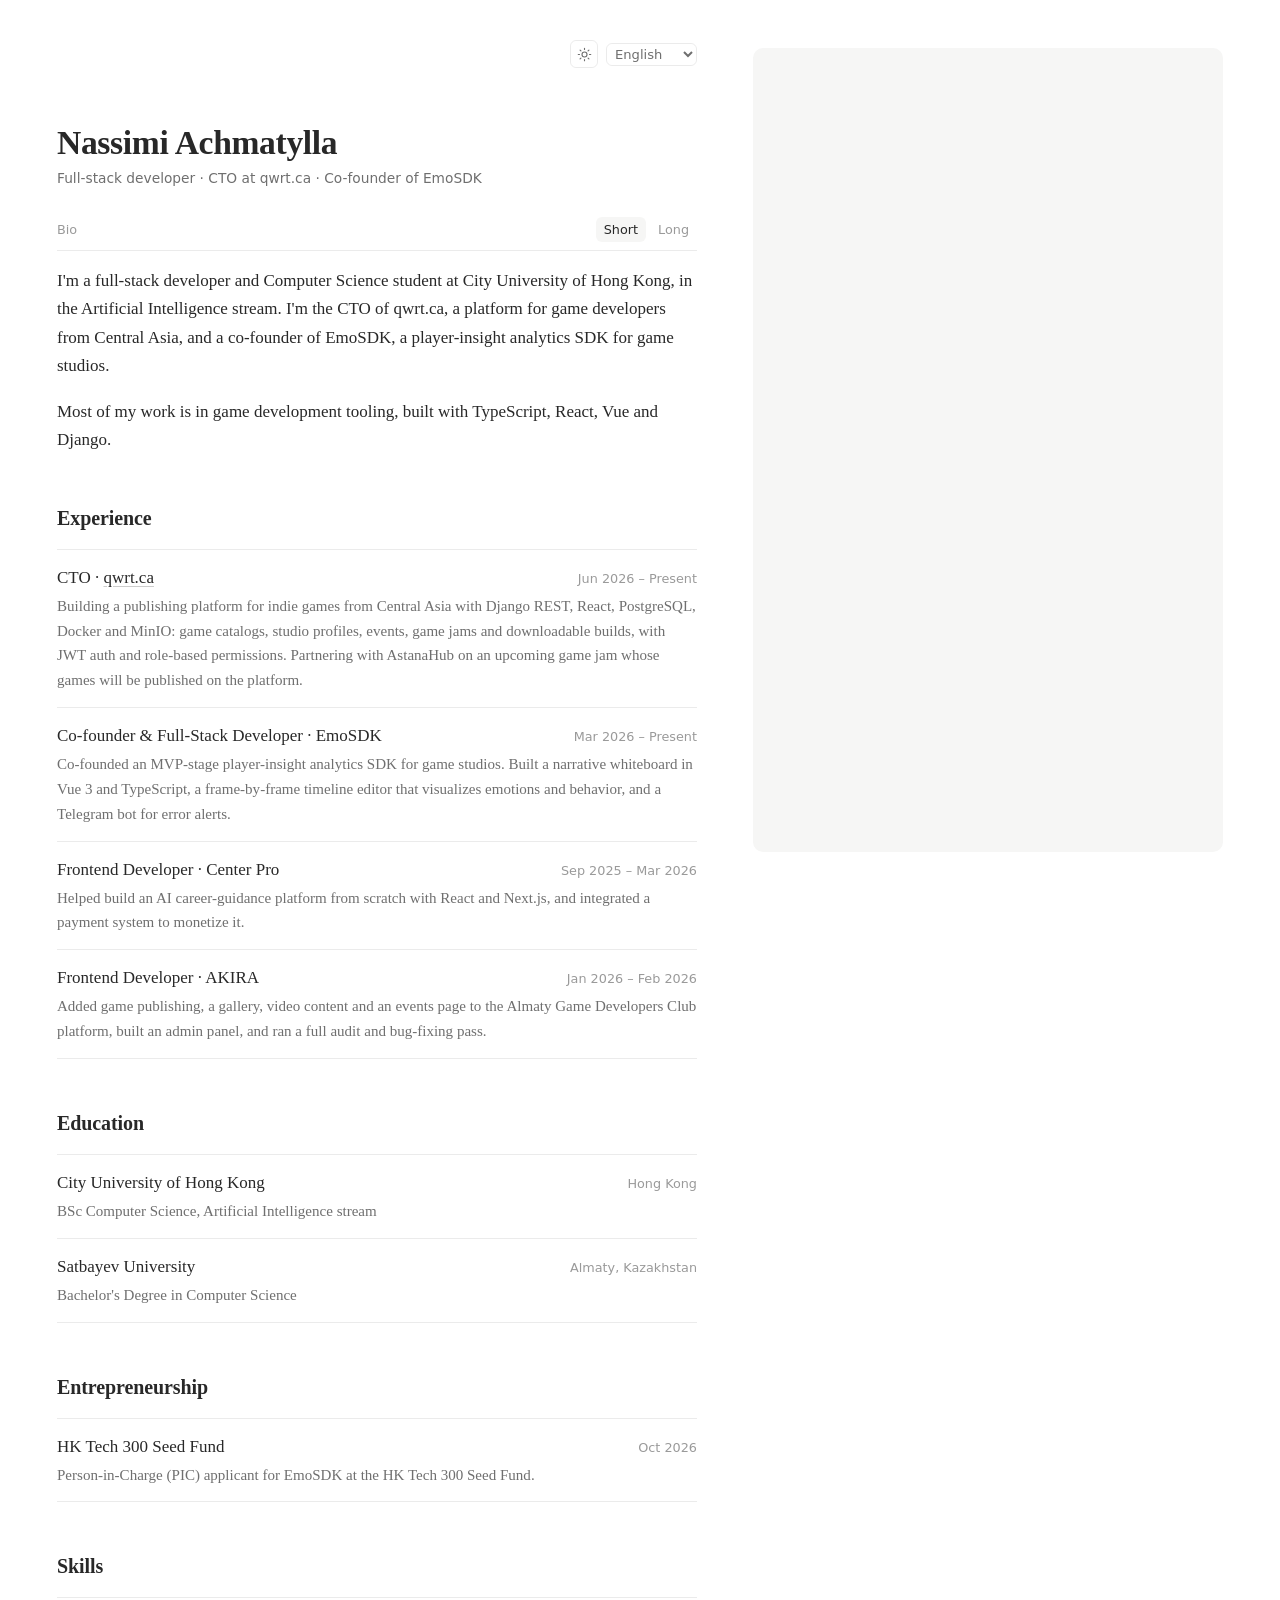
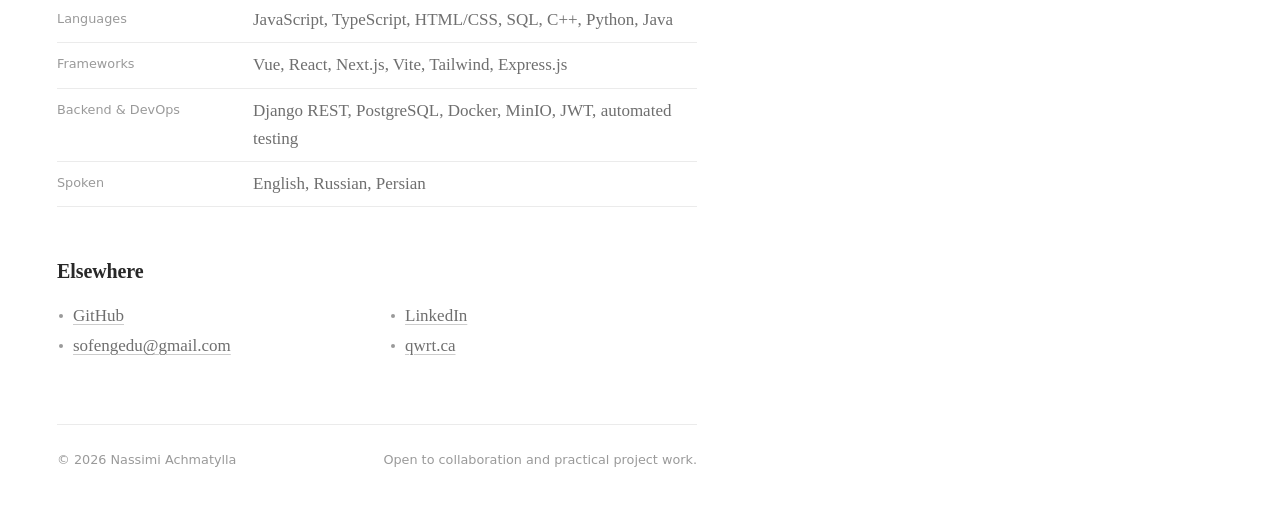
==== index.html @ 64cb09ab "Remove the projects list from the homepage Drop the recent GitHub repos section along with the code " ====
<!DOCTYPE html>
<html lang="en">
<head>
    <!-- Google tag (gtag.js) -->
    <script async src="https://www.googletagmanager.com/gtag/js?id=G-T3D9MFTWED"></script>
    <script>
      window.dataLayer = window.dataLayer || [];
      function gtag(){dataLayer.push(arguments);}
      gtag('js', new Date());

      gtag('config', 'G-T3D9MFTWED');
    </script>
    <script>
      try {
        const theme = localStorage.getItem("theme");
        if (theme) document.documentElement.dataset.theme = theme;
      } catch (error) {}
    </script>
    <meta charset="UTF-8">
    <meta name="viewport" content="width=device-width, initial-scale=1.0">
    <meta name="description" content="Nassimi Achmatylla — full-stack developer, CTO of qwrt.ca, co-founder of EmoSDK and Computer Science student at City University of Hong Kong.">
    <title>Nassimi Achmatylla</title>
    <meta name="theme-color" content="#ffffff" media="(prefers-color-scheme: light)">
    <meta name="theme-color" content="#111111" media="(prefers-color-scheme: dark)">
    <meta property="og:type" content="website">
    <meta property="og:site_name" content="Nassimi Achmatylla">
    <meta property="og:title" content="Nassimi Achmatylla">
    <meta property="og:description" content="Nassimi Achmatylla — full-stack developer, CTO of qwrt.ca, co-founder of EmoSDK and Computer Science student at City University of Hong Kong.">
    <meta name="twitter:card" content="summary">
    <link rel="icon" href="favicon.svg" type="image/svg+xml">
    <link rel="stylesheet" href="style.css">
</head>
<body>
    <a class="skip-link" href="#content" data-i18n="skipLink">Skip to content</a>
    <div class="page-layout">
        <div class="container">
            <header class="site-header">
                <div class="header-controls">
                    <button class="theme-toggle" id="theme-toggle" type="button" aria-label="Toggle dark mode">
                        <svg class="icon-sun" viewBox="0 0 24 24" fill="none" stroke="currentColor" stroke-width="1.8" stroke-linecap="round" aria-hidden="true"><circle cx="12" cy="12" r="4"/><path d="M12 2v2M12 20v2M4.9 4.9l1.4 1.4M17.7 17.7l1.4 1.4M2 12h2M20 12h2M4.9 19.1l1.4-1.4M17.7 6.3l1.4-1.4"/></svg>
                        <svg class="icon-moon" viewBox="0 0 24 24" fill="none" stroke="currentColor" stroke-width="1.8" stroke-linecap="round" stroke-linejoin="round" aria-hidden="true"><path d="M20 14.5A8 8 0 0 1 9.5 4a8 8 0 1 0 10.5 10.5z"/></svg>
                    </button>
                    <label class="language-control">
                        <span class="visually-hidden" data-i18n="languageLabel">Language</span>
                        <select id="language">
                            <option value="English" selected>English</option>
                            <option value="Kazakh">Қазақша</option>
                            <option value="Russian">Русский</option>
                        </select>
                    </label>
                </div>
            </header>

            <main id="content">
                <h1 class="site-title" data-i18n="siteName">Nassimi Achmatylla</h1>
                <p class="site-subtitle" data-i18n="subtitle">Full-stack developer · CTO at qwrt.ca · Co-founder of EmoSDK</p>

                <section class="bio" aria-labelledby="bio-heading">
                    <div class="bio-toggle">
                        <h2 id="bio-heading" data-i18n="bioLabel">Bio</h2>
                        <div class="bio-toggle-options" role="group" aria-labelledby="bio-heading">
                            <button type="button" data-bio="short" aria-pressed="true" aria-controls="bio-short" data-i18n="bioShort">Short</button>
                            <button type="button" data-bio="long" aria-pressed="false" aria-controls="bio-long" data-i18n="bioLong">Long</button>
                        </div>
                    </div>
                    <div class="prose" id="bio-short" data-bio-panel="short">
                        <p data-i18n="bioP1">I'm a full-stack developer and Computer Science student at City University of Hong Kong, in the Artificial Intelligence stream. I'm the CTO of qwrt.ca, a platform for game developers from Central Asia, and a co-founder of EmoSDK, a player-insight analytics SDK for game studios.</p>
                        <p data-i18n="bioP2">Most of my work is in game development tooling, built with TypeScript, React, Vue and Django.</p>
                    </div>
                    <div class="prose" id="bio-long" data-bio-panel="long" hidden>
                        <p data-i18n="bioLongP1"></p>
                        <p data-i18n="bioLongP2"></p>
                    </div>
                </section>

                <section class="section" aria-labelledby="experience-heading">
                    <h2 id="experience-heading" data-i18n="experienceTitle">Experience</h2>
                    <ul class="entry-list">
                    <li>
                        <div class="entry-header">
                            <span><span data-i18n="roleCto">CTO</span> · <a href="https://qwrt.ca" target="_blank" rel="noreferrer">qwrt.ca</a></span>
                            <span class="row-meta date-range" data-date-start="2026-06-01"></span>
                        </div>
                        <p class="entry-description" data-i18n="expQwrt">Building a publishing platform for indie games from Central Asia with Django REST, React, PostgreSQL, Docker and MinIO: game catalogs, studio profiles, events, game jams and downloadable builds, with JWT auth and role-based permissions. Partnering with AstanaHub on an upcoming game jam whose games will be published on the platform.</p>
                    </li>
                    <li>
                        <div class="entry-header">
                            <span><span data-i18n="roleFullStack">Co-founder &amp; Full-Stack Developer</span> · EmoSDK</span>
                            <span class="row-meta date-range" data-date-start="2026-03-01"></span>
                        </div>
                        <p class="entry-description" data-i18n="expEmo">Co-founded an MVP-stage player-insight analytics SDK for game studios. Built a narrative whiteboard in Vue 3 and TypeScript, a frame-by-frame timeline editor that visualizes emotions and behavior, and a Telegram bot for error alerts.</p>
                    </li>
                    <li>
                        <div class="entry-header">
                            <span><span data-i18n="roleFrontend">Frontend Developer</span> · Center Pro</span>
                            <span class="row-meta date-range" data-date-start="2025-09-01" data-date-end="2026-03-01"></span>
                        </div>
                        <p class="entry-description" data-i18n="expCenterPro">Helped build an AI career-guidance platform from scratch with React and Next.js, and integrated a payment system to monetize it.</p>
                    </li>
                    <li>
                        <div class="entry-header">
                            <span><span data-i18n="roleFrontend">Frontend Developer</span> · AKIRA</span>
                            <span class="row-meta date-range" data-date-start="2026-01-01" data-date-end="2026-02-01"></span>
                        </div>
                        <p class="entry-description" data-i18n="expAkira">Added game publishing, a gallery, video content and an events page to the Almaty Game Developers Club platform, built an admin panel, and ran a full audit and bug-fixing pass.</p>
                    </li>
                    </ul>
                </section>

                <section class="section" aria-labelledby="education-heading">
                    <h2 id="education-heading" data-i18n="educationTitle">Education</h2>
                    <ul class="entry-list">
                        <li>
                            <div class="entry-header">
                                <span>City University of Hong Kong</span>
                                <span class="row-meta" data-i18n="eduCityuPlace">Hong Kong</span>
                            </div>
                            <p class="entry-description" data-i18n="eduCityu">BSc Computer Science, Artificial Intelligence stream</p>
                        </li>
                        <li>
                            <div class="entry-header">
                                <span data-i18n="eduSatbayevName">Satbayev University</span>
                                <span class="row-meta" data-i18n="eduSatbayevPlace">Almaty, Kazakhstan</span>
                            </div>
                            <p class="entry-description" data-i18n="eduSatbayev">Bachelor's Degree in Computer Science</p>
                        </li>
                    </ul>
                </section>

                <section class="section" aria-labelledby="entrepreneurship-heading">
                    <h2 id="entrepreneurship-heading" data-i18n="entrepreneurshipTitle">Entrepreneurship</h2>
                    <ul class="entry-list">
                        <li>
                            <div class="entry-header">
                                <span>HK Tech 300 Seed Fund</span>
                                <span class="row-meta date-range" data-date-start="2026-10-01" data-date-end="2026-10-01"></span>
                            </div>
                            <p class="entry-description" data-i18n="entHkTech">Person-in-Charge (PIC) applicant for EmoSDK at the HK Tech 300 Seed Fund.</p>
                        </li>
                    </ul>
                </section>

                    <section class="section" aria-labelledby="skills-heading">
                    <h2 id="skills-heading" data-i18n="skillsTitle">Skills</h2>
                    <dl class="skills-list">
                        <div>
                            <dt data-i18n="skillsLanguages">Languages</dt>
                            <dd>JavaScript, TypeScript, HTML/CSS, SQL, C++, Python, Java</dd>
                        </div>
                        <div>
                            <dt data-i18n="skillsFrameworks">Frameworks</dt>
                            <dd>Vue, React, Next.js, Vite, Tailwind, Express.js</dd>
                        </div>
                        <div>
                            <dt data-i18n="skillsBackend">Backend &amp; DevOps</dt>
                            <dd>Django REST, PostgreSQL, Docker, MinIO, JWT, <span data-i18n="skillsTesting">automated testing</span></dd>
                        </div>
                        <div>
                            <dt data-i18n="skillsSpoken">Spoken</dt>
                            <dd data-i18n="skillsSpokenValue">English, Russian, Persian</dd>
                        </div>
                    </dl>
                </section>

                <section class="section" aria-labelledby="links-heading">
                    <h2 id="links-heading" data-i18n="linksTitle">Elsewhere</h2>
                    <ul class="columns-list">
                        <li><a href="https://github.com/Vinbe0" target="_blank" rel="noreferrer">GitHub</a></li>
                        <li><a href="https://www.linkedin.com/in/nassimi/" target="_blank" rel="noreferrer">LinkedIn</a></li>
                        <li><a href="mailto:sofengedu@gmail.com">sofengedu@gmail.com</a></li>
                        <li><a href="https://qwrt.ca" target="_blank" rel="noreferrer">qwrt.ca</a></li>
                    </ul>
                </section>
            </main>

            <footer class="site-footer">
                <span>© <span id="year">2026</span> <span data-i18n="siteName">Nassimi Achmatylla</span></span>
                <span data-i18n="footerText">Open to collaboration and practical project work.</span>
            </footer>
        </div>

        <aside class="home-visual">
            <picture>
                <!-- Only wide screens show the image, so phones never download it. -->
                <source media="(min-width: 1080px)" srcset="images/journey.webp" type="image/webp">
                <source media="(min-width: 1080px)" srcset="images/journey.jpg">
                <img src="[data-uri]" width="940" height="1281" decoding="async" alt="A colorful hand-painted illustration blending the Hong Kong skyline and Victoria Harbour into Almaty, with the snowy Tien Shan mountains, yurts and apple orchards, representing my journey" data-i18n-alt="journeyAlt">
            </picture>
        </aside>
    </div>

    <script src="script.js"></script>
</body>
</html>
---- style.css ----
:root {
    --bg: #ffffff;
    --text: #282828;
    --muted: #6f6f6f;
    --subtle: #9a9a9a;
    --line: rgba(0, 0, 0, 0.08);
    --link-line: rgba(0, 0, 0, 0.2);
    --surface: #f6f6f5;
    --max-width: 640px;
    --serif: "Iowan Old Style", "Palatino Linotype", Palatino, "Book Antiqua", Georgia, serif;
    --sans: ui-sans-serif, system-ui, -apple-system, BlinkMacSystemFont, "Segoe UI", sans-serif;
    color-scheme: light;
}

@media (prefers-color-scheme: dark) {
    :root:not([data-theme="light"]) {
        --bg: #111111;
        --text: #e6e6e6;
        --muted: #a3a3a3;
        --subtle: #737373;
        --line: rgba(255, 255, 255, 0.1);
        --link-line: rgba(255, 255, 255, 0.25);
        --surface: #1a1a1a;
        color-scheme: dark;
    }
}

:root[data-theme="dark"] {
    --bg: #111111;
    --text: #e6e6e6;
    --muted: #a3a3a3;
    --subtle: #737373;
    --line: rgba(255, 255, 255, 0.1);
    --link-line: rgba(255, 255, 255, 0.25);
    --surface: #1a1a1a;
    color-scheme: dark;
}

*,
*::before,
*::after {
    box-sizing: border-box;
}

[hidden] {
    display: none !important;
}

html {
    -webkit-text-size-adjust: 100%;
}

body {
    margin: 0;
    color: var(--text);
    background: var(--bg);
    font-family: var(--serif);
    font-size: 17px;
    line-height: 1.65;
    -webkit-font-smoothing: antialiased;
    text-rendering: optimizeLegibility;
}

h1,
h2,
h3,
p,
ul,
ol,
dl,
dd,
figure {
    margin: 0;
}

ul,
ol {
    padding: 0;
    list-style: none;
}

a {
    color: inherit;
    text-decoration: underline;
    text-decoration-color: var(--link-line);
    text-decoration-thickness: 1px;
    text-underline-offset: 3px;
    transition: text-decoration-color 150ms ease, color 150ms ease;
}

a:hover {
    text-decoration-color: currentColor;
}

:focus-visible {
    outline: 2px solid var(--text);
    outline-offset: 2px;
    border-radius: 2px;
}

.skip-link {
    position: absolute;
    top: 8px;
    left: 8px;
    z-index: 10;
    padding: 6px 12px;
    border-radius: 6px;
    color: var(--bg);
    background: var(--text);
    font-family: var(--sans);
    font-size: 0.86rem;
    text-decoration: none;
    transform: translateY(-200%);
}

.skip-link:focus {
    transform: none;
}

.container {
    width: min(var(--max-width), calc(100% - 32px));
    margin: 0 auto;
}

/* Side illustration, shown next to the content on wide screens */

.home-visual {
    display: none;
}

@media (min-width: 1080px) {
    .page-layout {
        display: grid;
        grid-template-columns: minmax(0, var(--max-width)) minmax(0, 470px);
        gap: 56px;
        justify-content: center;
        align-items: start;
        padding: 0 32px;
    }

    .page-layout .container {
        width: auto;
        margin: 0;
    }

    .home-visual {
        position: sticky;
        top: 48px;
        display: block;
        height: calc(100vh - 96px);
        margin-top: 48px;
        overflow: hidden;
        border-radius: 10px;
        background: var(--surface);
    }

    .home-visual img {
        display: block;
        width: 100%;
        height: 100%;
        object-fit: cover;
        object-position: center;
    }
}

/* Header */

.site-header {
    display: flex;
    align-items: center;
    justify-content: flex-end;
    gap: 16px;
    padding: 40px 0 0;
    font-family: var(--sans);
    font-size: 0.82rem;
}

.header-controls {
    display: flex;
    align-items: center;
    gap: 8px;
}

.theme-toggle {
    display: grid;
    width: 28px;
    height: 28px;
    place-items: center;
    padding: 0;
    border: 1px solid var(--line);
    border-radius: 6px;
    color: var(--muted);
    background: transparent;
    cursor: pointer;
}

.theme-toggle:hover {
    color: var(--text);
}

.theme-toggle svg {
    width: 15px;
    height: 15px;
}

.theme-toggle .icon-moon,
:root[data-theme-active="dark"] .theme-toggle .icon-sun {
    display: none;
}

:root[data-theme-active="dark"] .theme-toggle .icon-moon {
    display: block;
}

.language-control select {
    padding: 2px 4px;
    border: 1px solid var(--line);
    border-radius: 6px;
    color: var(--muted);
    background: transparent;
    font: inherit;
}

/* Content */

main {
    padding: 56px 0 24px;
}

.site-title {
    margin-bottom: 4px;
    font-size: 2.1rem;
    font-weight: 600;
    line-height: 1.15;
    letter-spacing: -0.01em;
}

.site-subtitle {
    margin-bottom: 28px;
    color: var(--muted);
    font-family: var(--sans);
    font-size: 0.86rem;
}

.bio-toggle {
    display: flex;
    align-items: center;
    justify-content: space-between;
    gap: 16px;
    margin-bottom: 16px;
    padding-bottom: 8px;
    border-bottom: 1px solid var(--line);
    font-family: var(--sans);
    font-size: 0.8rem;
}

.bio-toggle h2 {
    color: var(--subtle);
    font-size: inherit;
    font-weight: 400;
}

.bio-toggle-options {
    display: flex;
    gap: 4px;
}

.bio-toggle-options button {
    padding: 2px 8px;
    border: 0;
    border-radius: 6px;
    color: var(--subtle);
    background: transparent;
    font: inherit;
    cursor: pointer;
}

.bio-toggle-options button:hover {
    color: var(--text);
}

.bio-toggle-options button[aria-pressed="true"] {
    color: var(--text);
    background: var(--surface);
}

.prose {
    display: grid;
    gap: 18px;
}

.prose a {
    color: var(--muted);
}

.prose a:hover {
    color: var(--text);
}

.section {
    margin-top: 48px;
}

.section h2 {
    margin-bottom: 14px;
    font-size: 1.25rem;
    font-weight: 600;
    letter-spacing: -0.005em;
}

/* Two-column bullet list */

.columns-list {
    display: grid;
    grid-template-columns: repeat(2, minmax(0, 1fr));
    column-gap: 24px;
    row-gap: 2px;
    color: var(--muted);
}

.columns-list li {
    position: relative;
    padding-left: 16px;
}

.columns-list li::before {
    content: "";
    position: absolute;
    top: 0.72em;
    left: 2px;
    width: 4px;
    height: 4px;
    border-radius: 50%;
    background: var(--subtle);
}

/* Label/value list */

.skills-list div {
    display: grid;
    grid-template-columns: 180px minmax(0, 1fr);
    gap: 16px;
    padding: 8px 0;
    border-bottom: 1px solid var(--line);
}

.skills-list div:first-child {
    border-top: 1px solid var(--line);
}

.skills-list dt {
    color: var(--subtle);
    font-family: var(--sans);
    font-size: 0.8rem;
    line-height: 2;
}

.skills-list dd {
    color: var(--muted);
}

/* Entry list: title and meta on one line, description below */

.entry-list li {
    padding: 14px 0;
    border-bottom: 1px solid var(--line);
}

.entry-list li:first-child {
    border-top: 1px solid var(--line);
}

.entry-header {
    display: flex;
    flex-wrap: wrap;
    align-items: baseline;
    justify-content: space-between;
    gap: 4px 16px;
}

.entry-header .row-meta {
    color: var(--subtle);
    font-family: var(--sans);
    font-size: 0.8rem;
    font-variant-numeric: tabular-nums;
}

.entry-description {
    margin-top: 2px;
    color: var(--muted);
    font-size: 0.94rem;
}

/* Footer */

.site-footer {
    display: flex;
    flex-wrap: wrap;
    justify-content: space-between;
    gap: 8px 16px;
    margin-top: 40px;
    padding: 24px 0 48px;
    border-top: 1px solid var(--line);
    color: var(--subtle);
    font-family: var(--sans);
    font-size: 0.8rem;
}

.site-footer a {
    color: var(--muted);
}

@media (prefers-reduced-motion: reduce) {
    *,
    *::before,
    *::after {
        transition-duration: 0.01ms !important;
    }
}

@media (max-width: 480px) {
    body {
        font-size: 16px;
    }

    .site-header {
        padding-top: 24px;
    }

    main {
        padding-top: 40px;
    }

    .columns-list {
        grid-template-columns: 1fr;
    }

    .skills-list div {
        grid-template-columns: 1fr;
        gap: 0;
    }
}

.visually-hidden {
    position: absolute;
    width: 1px;
    height: 1px;
    overflow: hidden;
    clip: rect(0 0 0 0);
    white-space: nowrap;
}
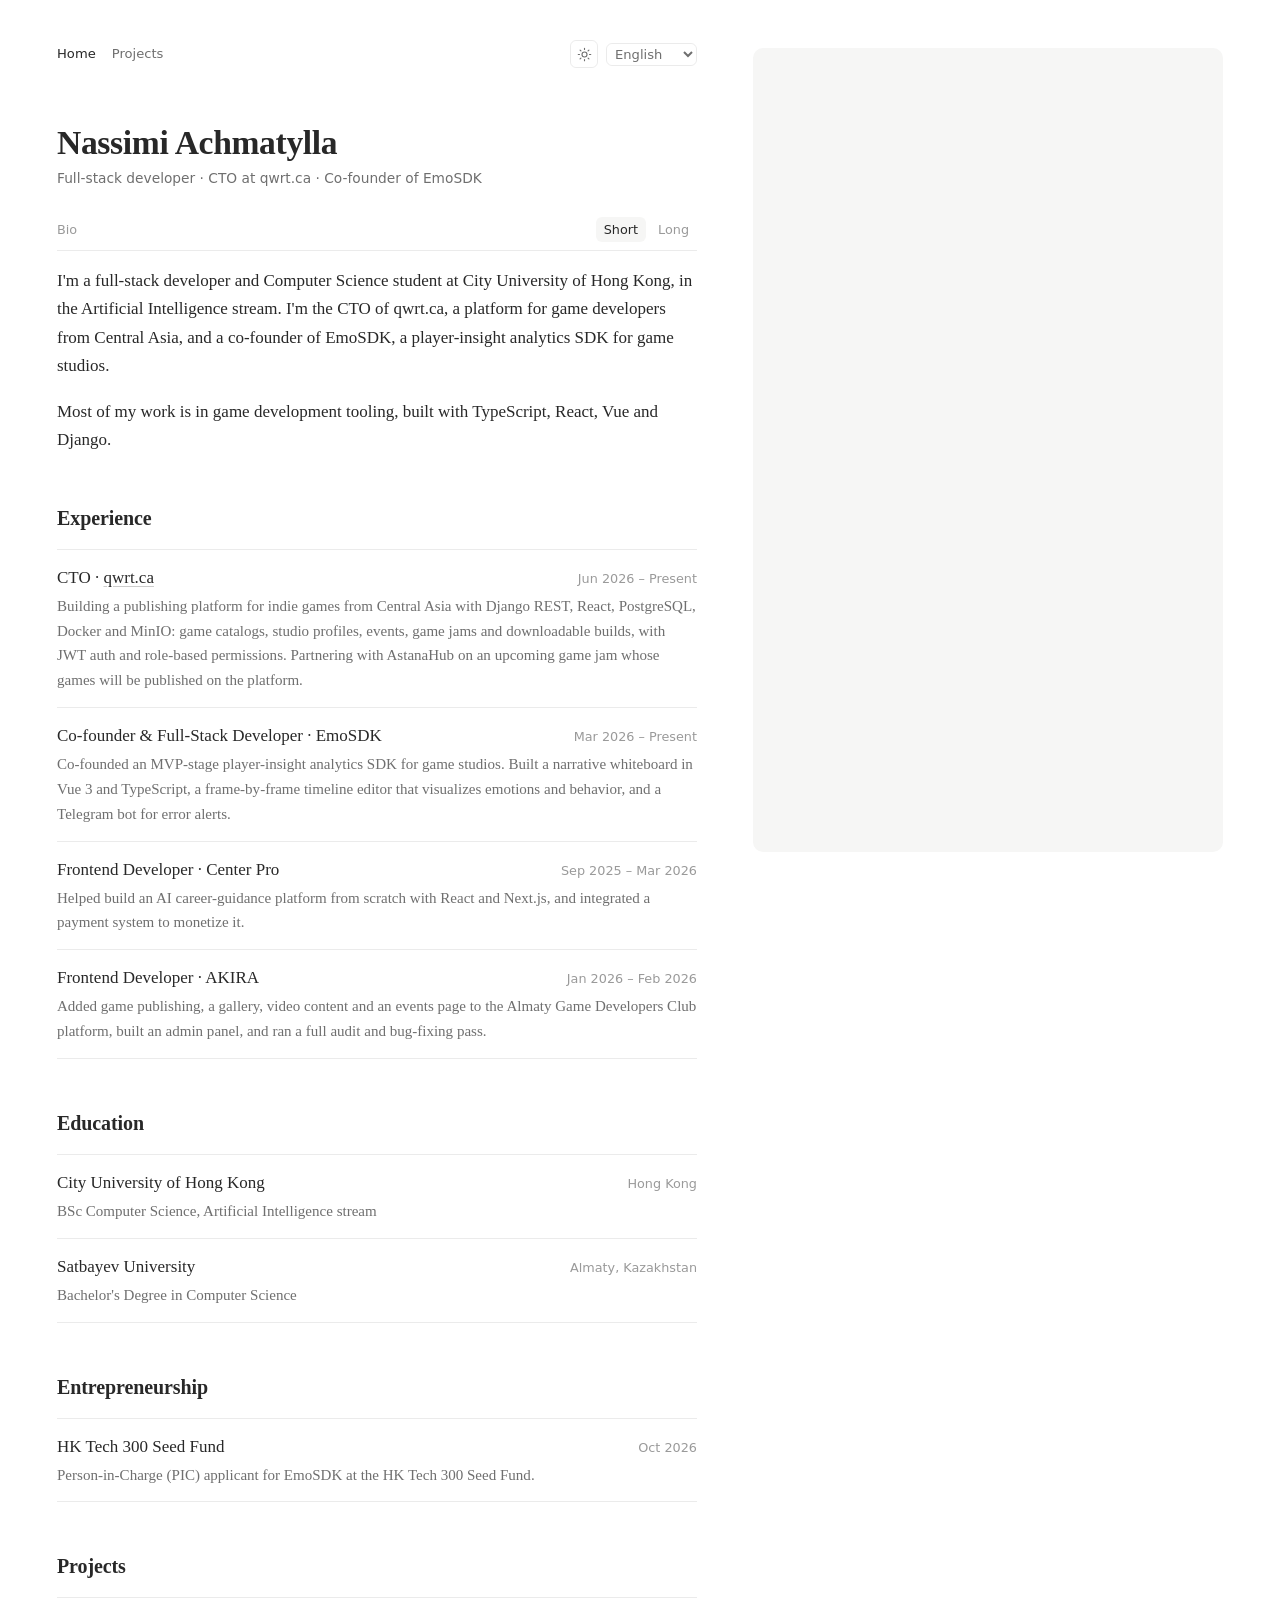
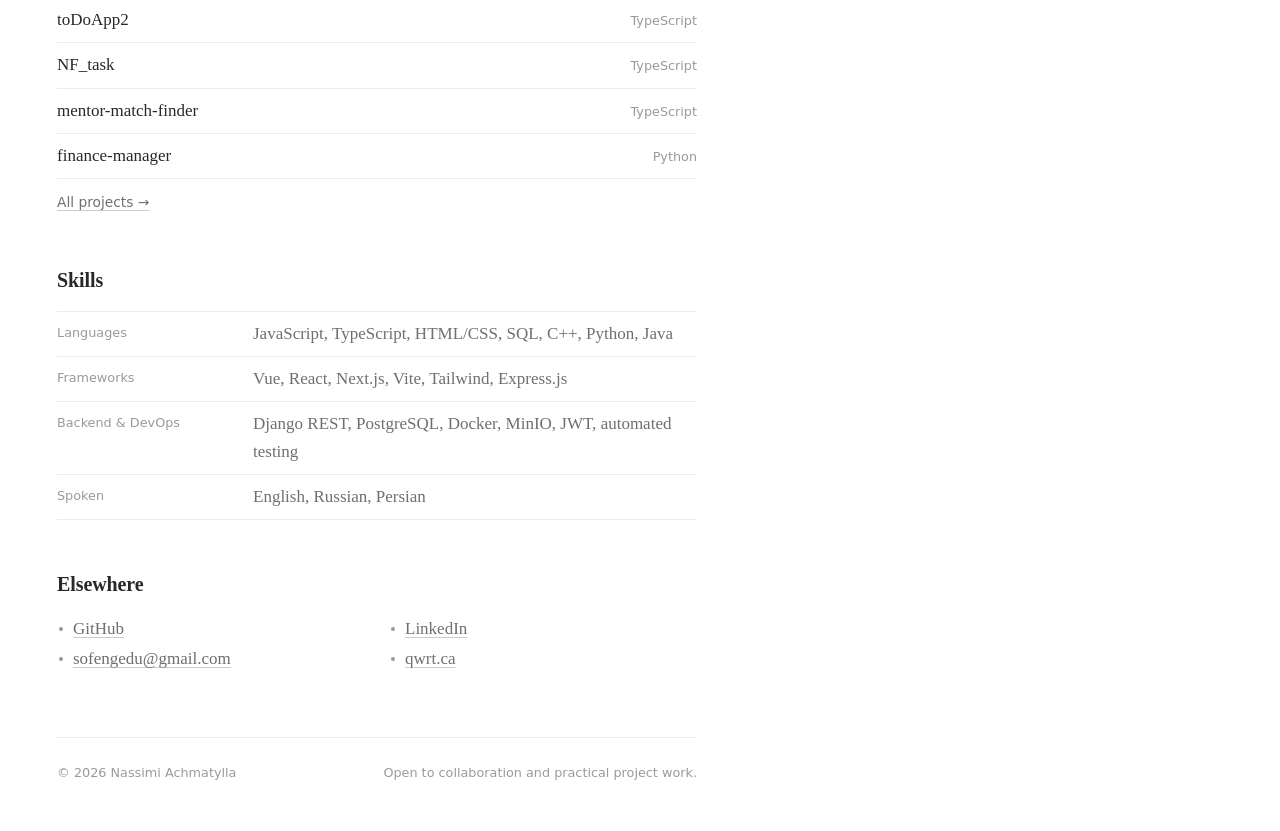
==== commit 18dd50c5: "Use a wide banner illustration on mobile Replace the cropped tall picture in the middle of the page " ====
--- a/index.html
+++ b/index.html
@@ -35,6 +35,10 @@
     <div class="page-layout">
         <div class="container">
             <header class="site-header">
+                <nav class="site-nav" aria-label="Primary">
+                    <a href="index.html" aria-current="page" data-i18n="navHome">Home</a>
+                    <a href="github-projects/index.html" data-i18n="navProjects">Projects</a>
+                </nav>
                 <div class="header-controls">
                     <button class="theme-toggle" id="theme-toggle" type="button" aria-label="Toggle dark mode">
                         <svg class="icon-sun" viewBox="0 0 24 24" fill="none" stroke="currentColor" stroke-width="1.8" stroke-linecap="round" aria-hidden="true"><circle cx="12" cy="12" r="4"/><path d="M12 2v2M12 20v2M4.9 4.9l1.4 1.4M17.7 17.7l1.4 1.4M2 12h2M20 12h2M4.9 19.1l1.4-1.4M17.7 6.3l1.4-1.4"/></svg>
@@ -52,6 +56,15 @@
             </header>
 
             <main id="content">
+                <figure class="mobile-visual">
+                    <picture>
+                        <!-- Narrow screens get a wide banner; the tall version lives in the desktop side column. -->
+                        <source media="(max-width: 1079px)" srcset="images/journey-wide.webp" type="image/webp">
+                        <source media="(max-width: 1079px)" srcset="images/journey-wide.jpg">
+                        <img src="[data-uri]" width="1024" height="572" decoding="async" alt="A colorful hand-painted illustration blending the Hong Kong skyline and Victoria Harbour into Almaty, with the snowy Tien Shan mountains, yurts and apple orchards, representing my journey" data-i18n-alt="journeyAlt">
+                    </picture>
+                </figure>
+
                 <h1 class="site-title" data-i18n="siteName">Nassimi Achmatylla</h1>
                 <p class="site-subtitle" data-i18n="subtitle">Full-stack developer · CTO at qwrt.ca · Co-founder of EmoSDK</p>
 
@@ -140,7 +153,18 @@
                     </ul>
                 </section>
 
-                    <section class="section" aria-labelledby="skills-heading">
+                <section class="section" aria-labelledby="projects-heading">
+                    <h2 id="projects-heading" data-i18n="projectsTitle">Projects</h2>
+                    <ul class="rows-list" id="recent-projects">
+                        <li><a href="https://github.com/Vinbe0/toDoApp2" target="_blank" rel="noreferrer"><span class="row-label">toDoApp2</span><span class="row-meta">TypeScript</span></a></li>
+                        <li><a href="https://github.com/Vinbe0/NF_task" target="_blank" rel="noreferrer"><span class="row-label">NF_task</span><span class="row-meta">TypeScript</span></a></li>
+                        <li><a href="https://github.com/Vinbe0/mentor-match-finder" target="_blank" rel="noreferrer"><span class="row-label">mentor-match-finder</span><span class="row-meta">TypeScript</span></a></li>
+                        <li><a href="https://github.com/Vinbe0/finance-manager" target="_blank" rel="noreferrer"><span class="row-label">finance-manager</span><span class="row-meta">Python</span></a></li>
+                    </ul>
+                    <a class="more-link" href="github-projects/index.html" data-i18n="projectsMore">All projects →</a>
+                </section>
+
+                <section class="section" aria-labelledby="skills-heading">
                     <h2 id="skills-heading" data-i18n="skillsTitle">Skills</h2>
                     <dl class="skills-list">
                         <div>
--- a/style.css
+++ b/style.css
@@ -6,6 +6,7 @@
     --line: rgba(0, 0, 0, 0.08);
     --link-line: rgba(0, 0, 0, 0.2);
     --surface: #f6f6f5;
+    --danger: #c0392b;
     --max-width: 640px;
     --serif: "Iowan Old Style", "Palatino Linotype", Palatino, "Book Antiqua", Georgia, serif;
     --sans: ui-sans-serif, system-ui, -apple-system, BlinkMacSystemFont, "Segoe UI", sans-serif;
@@ -21,6 +22,7 @@
         --line: rgba(255, 255, 255, 0.1);
         --link-line: rgba(255, 255, 255, 0.25);
         --surface: #1a1a1a;
+    --danger: #ff8b8b;
         color-scheme: dark;
     }
 }
@@ -33,6 +35,7 @@
     --line: rgba(255, 255, 255, 0.1);
     --link-line: rgba(255, 255, 255, 0.25);
     --surface: #1a1a1a;
+    --danger: #ff8b8b;
     color-scheme: dark;
 }
 
@@ -128,6 +131,20 @@
     display: none;
 }
 
+.mobile-visual {
+    margin: 0 0 28px;
+    overflow: hidden;
+    border-radius: 10px;
+    background: var(--surface);
+    aspect-ratio: 1024 / 572;
+}
+
+.mobile-visual img {
+    display: block;
+    width: 100%;
+    height: 100%;
+}
+
 @media (min-width: 1080px) {
     .page-layout {
         display: grid;
@@ -141,6 +158,10 @@
     .page-layout .container {
         width: auto;
         margin: 0;
+    }
+
+    .mobile-visual {
+        display: none;
     }
 
     .home-visual {
@@ -168,11 +189,26 @@
 .site-header {
     display: flex;
     align-items: center;
-    justify-content: flex-end;
+    justify-content: space-between;
     gap: 16px;
     padding: 40px 0 0;
     font-family: var(--sans);
     font-size: 0.82rem;
+}
+
+.site-nav {
+    display: flex;
+    gap: 16px;
+}
+
+.site-nav a {
+    color: var(--muted);
+    text-decoration: none;
+}
+
+.site-nav a:hover,
+.site-nav a[aria-current="page"] {
+    color: var(--text);
 }
 
 .header-controls {
@@ -359,6 +395,46 @@
     color: var(--muted);
 }
 
+/* Row list: label on the left, meta on the right */
+
+.rows-list a,
+.rows-list .row {
+    display: flex;
+    align-items: baseline;
+    justify-content: space-between;
+    gap: 16px;
+    padding: 8px 0;
+    border-bottom: 1px solid var(--line);
+    text-decoration: none;
+}
+
+.rows-list li:first-child a,
+.rows-list li:first-child .row {
+    border-top: 1px solid var(--line);
+}
+
+.rows-list .row-meta {
+    flex: 0 0 auto;
+    color: var(--subtle);
+    font-family: var(--sans);
+    font-size: 0.8rem;
+    font-variant-numeric: tabular-nums;
+}
+
+.rows-list a:hover .row-label {
+    text-decoration: underline;
+    text-decoration-color: var(--link-line);
+    text-underline-offset: 3px;
+}
+
+.more-link {
+    display: inline-block;
+    margin-top: 12px;
+    color: var(--muted);
+    font-family: var(--sans);
+    font-size: 0.86rem;
+}
+
 /* Entry list: title and meta on one line, description below */
 
 .entry-list li {
@@ -389,6 +465,87 @@
     margin-top: 2px;
     color: var(--muted);
     font-size: 0.94rem;
+}
+
+.status-message {
+    color: var(--muted);
+    font-family: var(--sans);
+    font-size: 0.86rem;
+}
+
+.status-message[data-state="error"] {
+    color: var(--danger);
+}
+
+.status-message[data-state="success"] {
+    color: var(--text);
+}
+
+/* Forms */
+
+.feedback-form {
+    display: grid;
+    gap: 14px;
+    margin-top: 20px;
+}
+
+.feedback-form label {
+    display: grid;
+    gap: 4px;
+    color: var(--muted);
+    font-family: var(--sans);
+    font-size: 0.8rem;
+}
+
+.feedback-form input,
+.feedback-form textarea {
+    width: 100%;
+    padding: 8px 10px;
+    border: 1px solid var(--line);
+    border-radius: 6px;
+    color: var(--text);
+    background: var(--surface);
+    font-family: var(--serif);
+    font-size: 1rem;
+    transition: border-color 150ms ease;
+}
+
+.feedback-form textarea {
+    min-height: 120px;
+    resize: vertical;
+}
+
+.feedback-form input:focus,
+.feedback-form textarea:focus {
+    border-color: var(--subtle);
+    outline: none;
+}
+
+.button {
+    justify-self: start;
+    padding: 6px 14px;
+    border: 1px solid transparent;
+    border-radius: 6px;
+    color: var(--bg);
+    background: var(--text);
+    font-family: var(--sans);
+    font-size: 0.86rem;
+    font-weight: 500;
+    cursor: pointer;
+    transition: opacity 150ms ease;
+}
+
+.button:hover {
+    opacity: 0.85;
+}
+
+.button:disabled {
+    cursor: progress;
+    opacity: 0.5;
+}
+
+#form-message {
+    margin-top: 14px;
 }
 
 /* Footer */
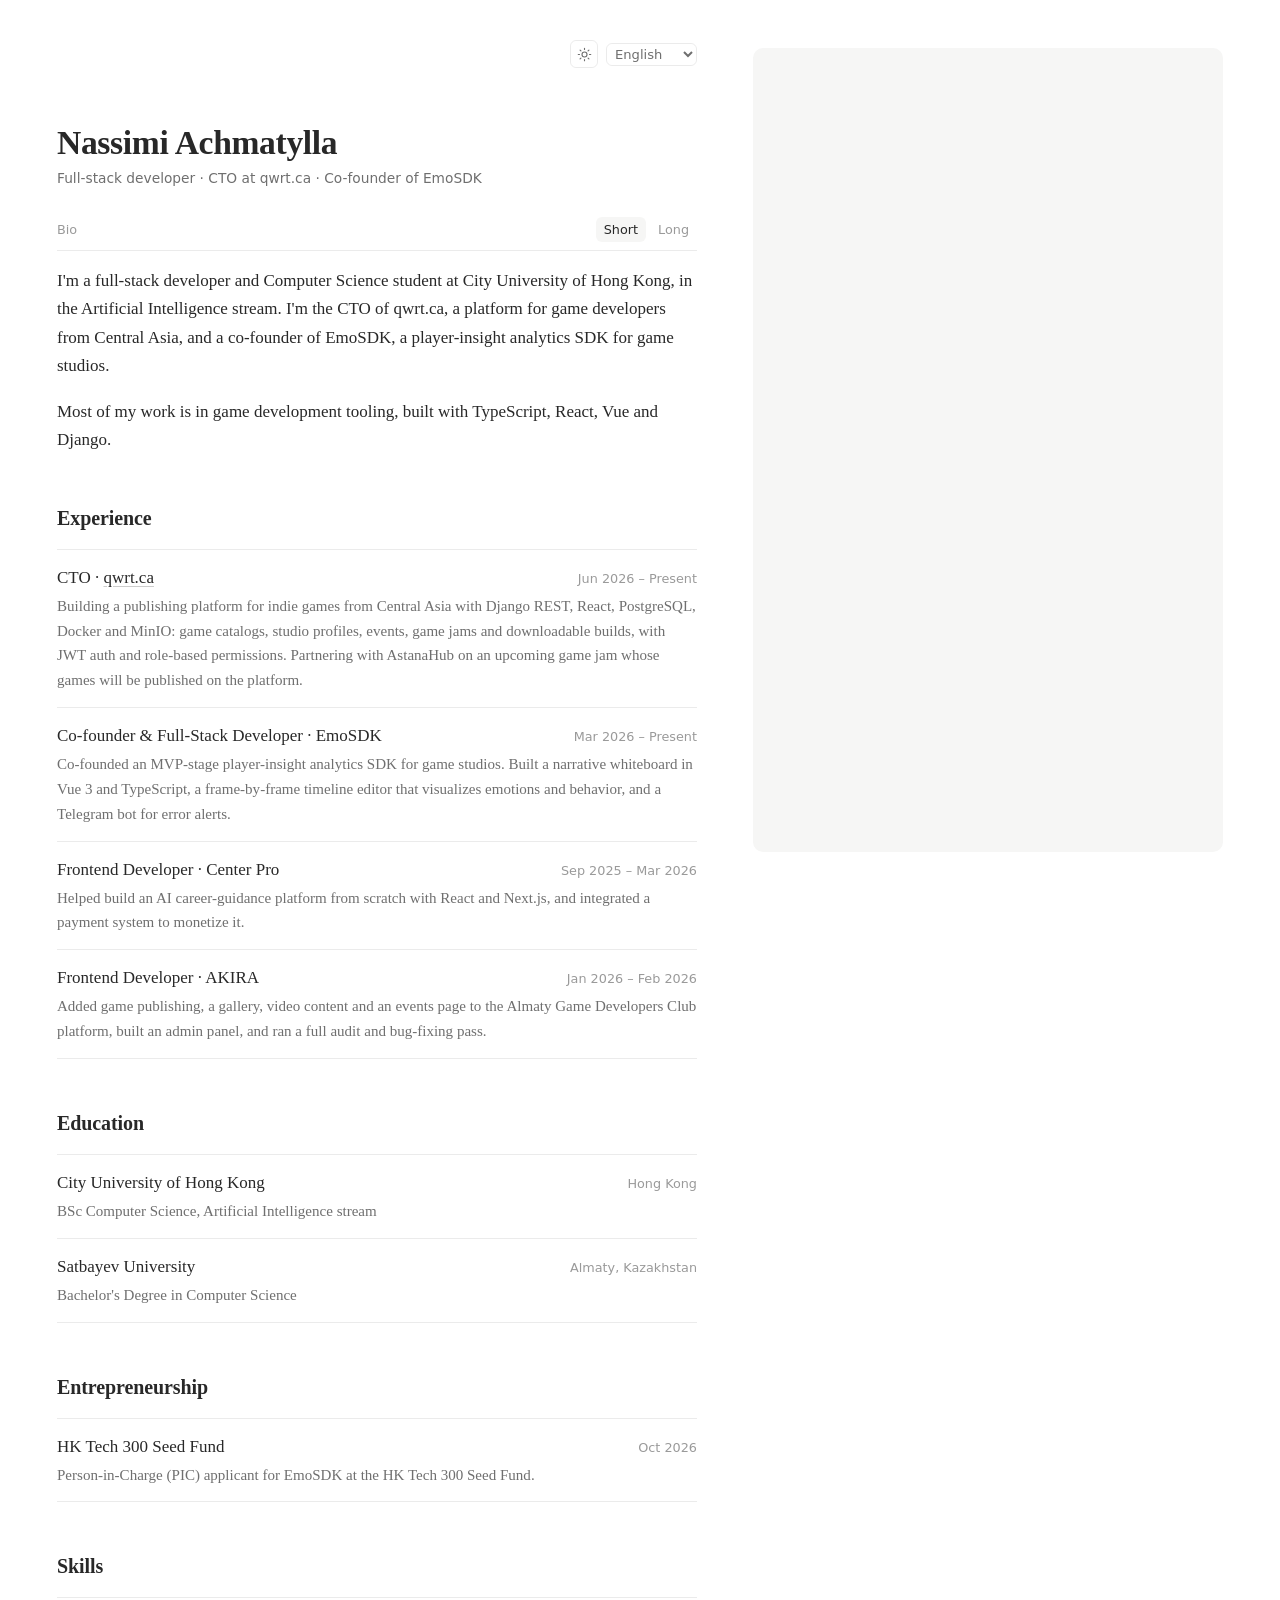
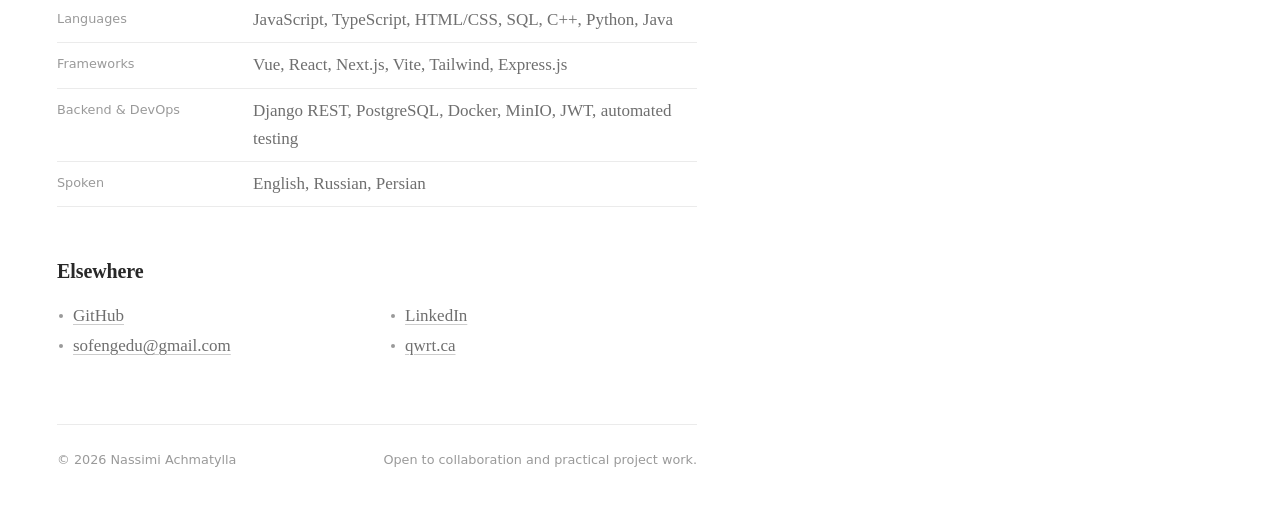
==== commit fe64b3ab: "Merge pull request #8 from Vinbe0/remove-projects Remove projects from the site" ====
--- a/index.html
+++ b/index.html
@@ -35,10 +35,6 @@
     <div class="page-layout">
         <div class="container">
             <header class="site-header">
-                <nav class="site-nav" aria-label="Primary">
-                    <a href="index.html" aria-current="page" data-i18n="navHome">Home</a>
-                    <a href="github-projects/index.html" data-i18n="navProjects">Projects</a>
-                </nav>
                 <div class="header-controls">
                     <button class="theme-toggle" id="theme-toggle" type="button" aria-label="Toggle dark mode">
                         <svg class="icon-sun" viewBox="0 0 24 24" fill="none" stroke="currentColor" stroke-width="1.8" stroke-linecap="round" aria-hidden="true"><circle cx="12" cy="12" r="4"/><path d="M12 2v2M12 20v2M4.9 4.9l1.4 1.4M17.7 17.7l1.4 1.4M2 12h2M20 12h2M4.9 19.1l1.4-1.4M17.7 6.3l1.4-1.4"/></svg>
@@ -153,18 +149,7 @@
                     </ul>
                 </section>
 
-                <section class="section" aria-labelledby="projects-heading">
-                    <h2 id="projects-heading" data-i18n="projectsTitle">Projects</h2>
-                    <ul class="rows-list" id="recent-projects">
-                        <li><a href="https://github.com/Vinbe0/toDoApp2" target="_blank" rel="noreferrer"><span class="row-label">toDoApp2</span><span class="row-meta">TypeScript</span></a></li>
-                        <li><a href="https://github.com/Vinbe0/NF_task" target="_blank" rel="noreferrer"><span class="row-label">NF_task</span><span class="row-meta">TypeScript</span></a></li>
-                        <li><a href="https://github.com/Vinbe0/mentor-match-finder" target="_blank" rel="noreferrer"><span class="row-label">mentor-match-finder</span><span class="row-meta">TypeScript</span></a></li>
-                        <li><a href="https://github.com/Vinbe0/finance-manager" target="_blank" rel="noreferrer"><span class="row-label">finance-manager</span><span class="row-meta">Python</span></a></li>
-                    </ul>
-                    <a class="more-link" href="github-projects/index.html" data-i18n="projectsMore">All projects →</a>
-                </section>
-
-                <section class="section" aria-labelledby="skills-heading">
+                    <section class="section" aria-labelledby="skills-heading">
                     <h2 id="skills-heading" data-i18n="skillsTitle">Skills</h2>
                     <dl class="skills-list">
                         <div>
--- a/style.css
+++ b/style.css
@@ -6,7 +6,6 @@
     --line: rgba(0, 0, 0, 0.08);
     --link-line: rgba(0, 0, 0, 0.2);
     --surface: #f6f6f5;
-    --danger: #c0392b;
     --max-width: 640px;
     --serif: "Iowan Old Style", "Palatino Linotype", Palatino, "Book Antiqua", Georgia, serif;
     --sans: ui-sans-serif, system-ui, -apple-system, BlinkMacSystemFont, "Segoe UI", sans-serif;
@@ -22,7 +21,6 @@
         --line: rgba(255, 255, 255, 0.1);
         --link-line: rgba(255, 255, 255, 0.25);
         --surface: #1a1a1a;
-    --danger: #ff8b8b;
         color-scheme: dark;
     }
 }
@@ -35,7 +33,6 @@
     --line: rgba(255, 255, 255, 0.1);
     --link-line: rgba(255, 255, 255, 0.25);
     --surface: #1a1a1a;
-    --danger: #ff8b8b;
     color-scheme: dark;
 }
 
@@ -189,26 +186,11 @@
 .site-header {
     display: flex;
     align-items: center;
-    justify-content: space-between;
+    justify-content: flex-end;
     gap: 16px;
     padding: 40px 0 0;
     font-family: var(--sans);
     font-size: 0.82rem;
-}
-
-.site-nav {
-    display: flex;
-    gap: 16px;
-}
-
-.site-nav a {
-    color: var(--muted);
-    text-decoration: none;
-}
-
-.site-nav a:hover,
-.site-nav a[aria-current="page"] {
-    color: var(--text);
 }
 
 .header-controls {
@@ -395,46 +377,6 @@
     color: var(--muted);
 }
 
-/* Row list: label on the left, meta on the right */
-
-.rows-list a,
-.rows-list .row {
-    display: flex;
-    align-items: baseline;
-    justify-content: space-between;
-    gap: 16px;
-    padding: 8px 0;
-    border-bottom: 1px solid var(--line);
-    text-decoration: none;
-}
-
-.rows-list li:first-child a,
-.rows-list li:first-child .row {
-    border-top: 1px solid var(--line);
-}
-
-.rows-list .row-meta {
-    flex: 0 0 auto;
-    color: var(--subtle);
-    font-family: var(--sans);
-    font-size: 0.8rem;
-    font-variant-numeric: tabular-nums;
-}
-
-.rows-list a:hover .row-label {
-    text-decoration: underline;
-    text-decoration-color: var(--link-line);
-    text-underline-offset: 3px;
-}
-
-.more-link {
-    display: inline-block;
-    margin-top: 12px;
-    color: var(--muted);
-    font-family: var(--sans);
-    font-size: 0.86rem;
-}
-
 /* Entry list: title and meta on one line, description below */
 
 .entry-list li {
@@ -465,87 +407,6 @@
     margin-top: 2px;
     color: var(--muted);
     font-size: 0.94rem;
-}
-
-.status-message {
-    color: var(--muted);
-    font-family: var(--sans);
-    font-size: 0.86rem;
-}
-
-.status-message[data-state="error"] {
-    color: var(--danger);
-}
-
-.status-message[data-state="success"] {
-    color: var(--text);
-}
-
-/* Forms */
-
-.feedback-form {
-    display: grid;
-    gap: 14px;
-    margin-top: 20px;
-}
-
-.feedback-form label {
-    display: grid;
-    gap: 4px;
-    color: var(--muted);
-    font-family: var(--sans);
-    font-size: 0.8rem;
-}
-
-.feedback-form input,
-.feedback-form textarea {
-    width: 100%;
-    padding: 8px 10px;
-    border: 1px solid var(--line);
-    border-radius: 6px;
-    color: var(--text);
-    background: var(--surface);
-    font-family: var(--serif);
-    font-size: 1rem;
-    transition: border-color 150ms ease;
-}
-
-.feedback-form textarea {
-    min-height: 120px;
-    resize: vertical;
-}
-
-.feedback-form input:focus,
-.feedback-form textarea:focus {
-    border-color: var(--subtle);
-    outline: none;
-}
-
-.button {
-    justify-self: start;
-    padding: 6px 14px;
-    border: 1px solid transparent;
-    border-radius: 6px;
-    color: var(--bg);
-    background: var(--text);
-    font-family: var(--sans);
-    font-size: 0.86rem;
-    font-weight: 500;
-    cursor: pointer;
-    transition: opacity 150ms ease;
-}
-
-.button:hover {
-    opacity: 0.85;
-}
-
-.button:disabled {
-    cursor: progress;
-    opacity: 0.5;
-}
-
-#form-message {
-    margin-top: 14px;
 }
 
 /* Footer */
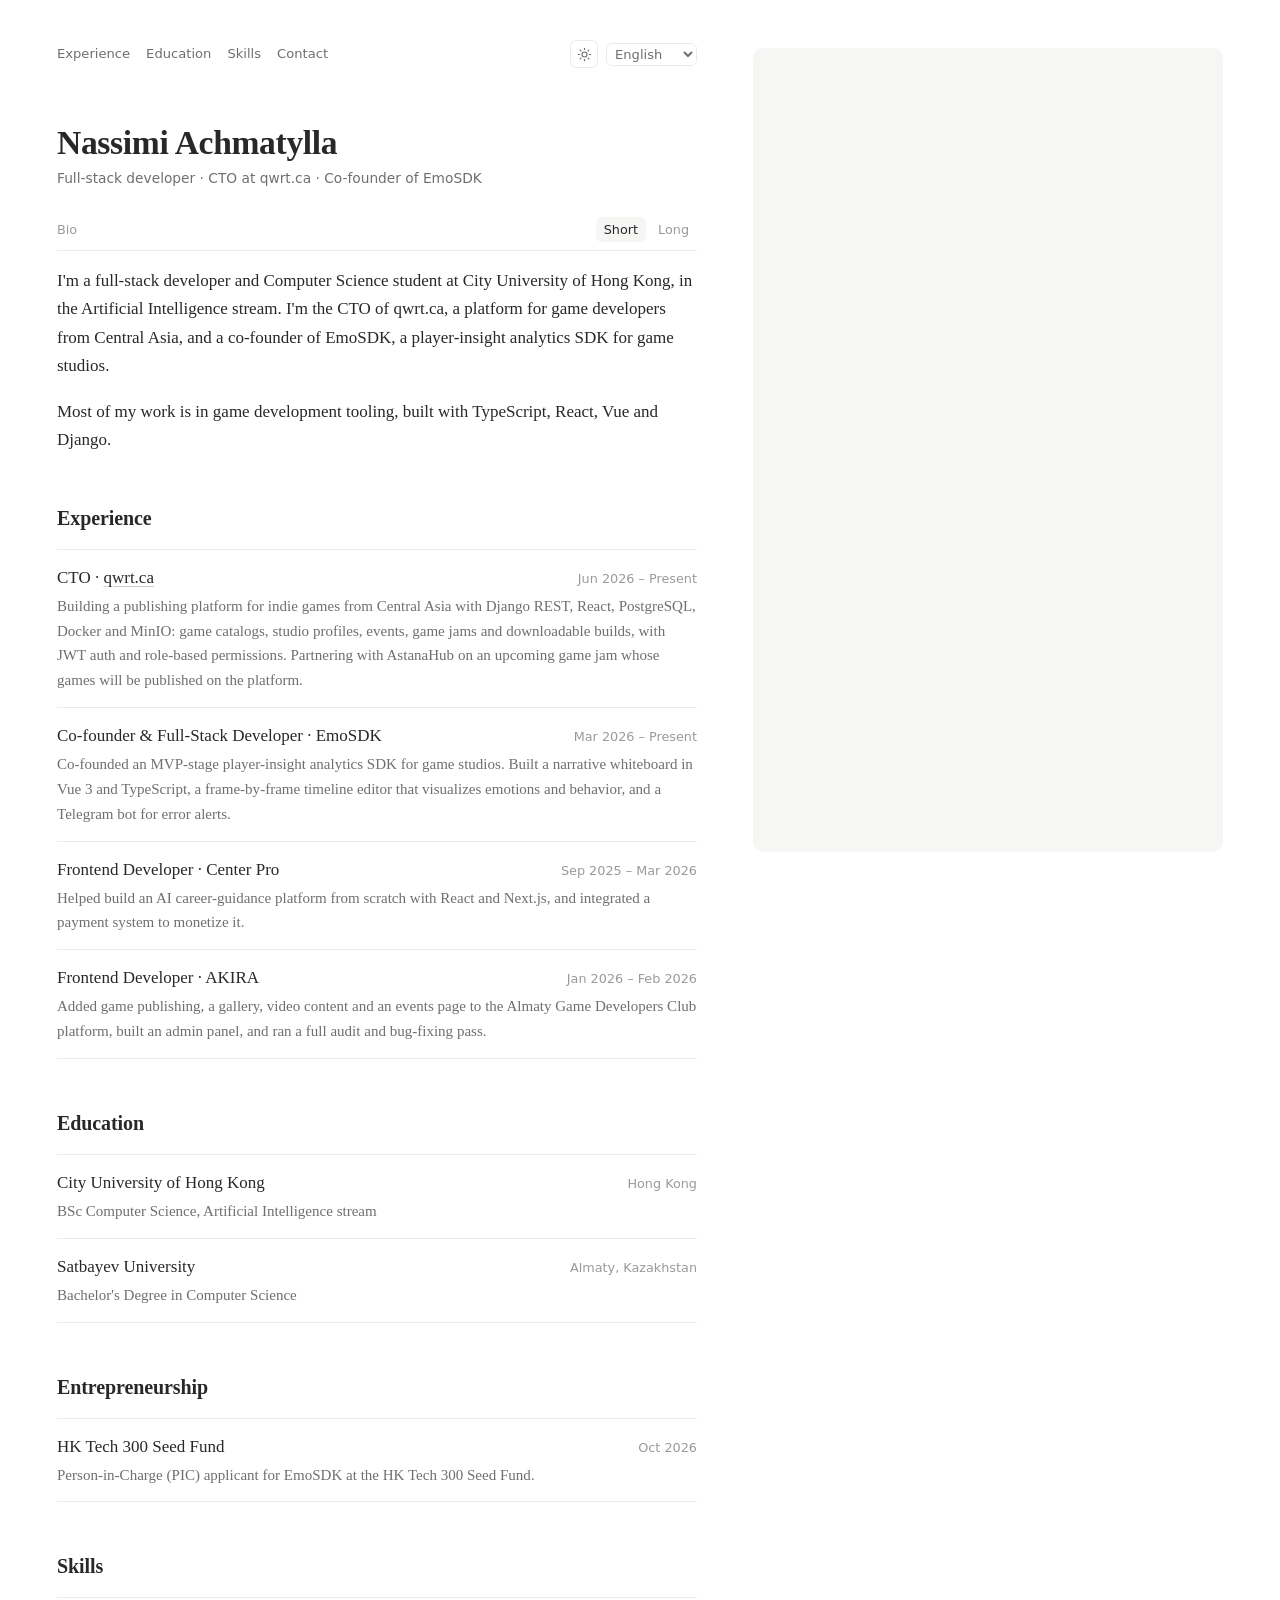
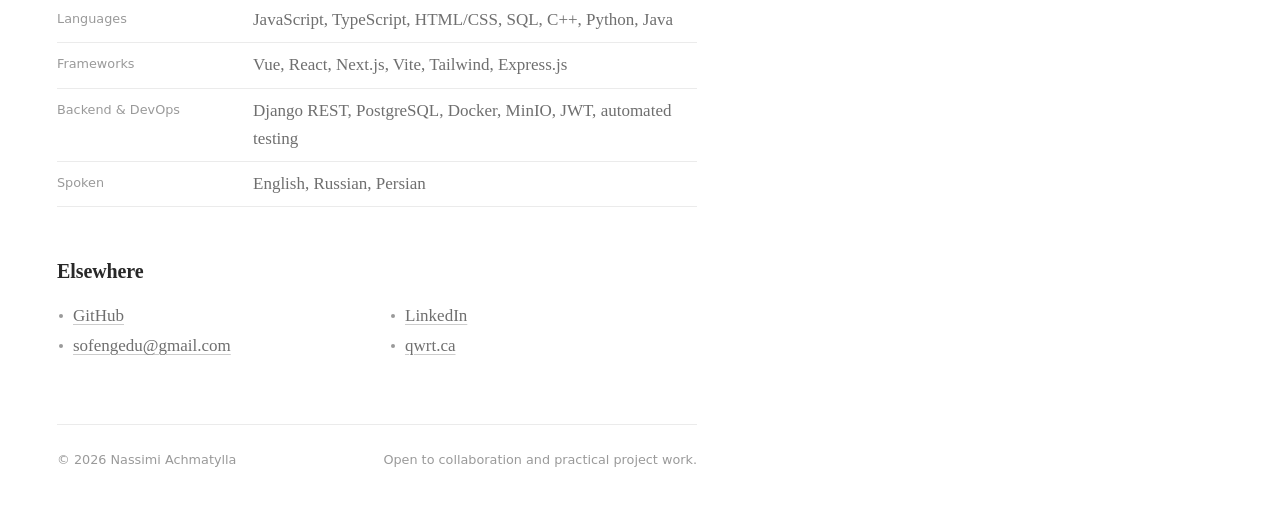
==== commit 9c564dcf: "Bring back header navigation as section links Add Experience, Education, Skills and Contact links th" ====
--- a/index.html
+++ b/index.html
@@ -35,6 +35,12 @@
     <div class="page-layout">
         <div class="container">
             <header class="site-header">
+                <nav class="site-nav" aria-label="Sections" data-i18n-label="navLabel">
+                    <a href="#experience" data-i18n="navExperience">Experience</a>
+                    <a href="#education" data-i18n="navEducation">Education</a>
+                    <a href="#skills" data-i18n="navSkills">Skills</a>
+                    <a href="#contact" data-i18n="navContact">Contact</a>
+                </nav>
                 <div class="header-controls">
                     <button class="theme-toggle" id="theme-toggle" type="button" aria-label="Toggle dark mode">
                         <svg class="icon-sun" viewBox="0 0 24 24" fill="none" stroke="currentColor" stroke-width="1.8" stroke-linecap="round" aria-hidden="true"><circle cx="12" cy="12" r="4"/><path d="M12 2v2M12 20v2M4.9 4.9l1.4 1.4M17.7 17.7l1.4 1.4M2 12h2M20 12h2M4.9 19.1l1.4-1.4M17.7 6.3l1.4-1.4"/></svg>
@@ -57,7 +63,7 @@
                         <!-- Narrow screens get a wide banner; the tall version lives in the desktop side column. -->
                         <source media="(max-width: 1079px)" srcset="images/journey-wide.webp" type="image/webp">
                         <source media="(max-width: 1079px)" srcset="images/journey-wide.jpg">
-                        <img src="[data-uri]" width="1024" height="572" decoding="async" alt="A colorful hand-painted illustration blending the Hong Kong skyline and Victoria Harbour into Almaty, with the snowy Tien Shan mountains, yurts and apple orchards, representing my journey" data-i18n-alt="journeyAlt">
+                        <img src="[data-uri]" width="1400" height="593" decoding="async" alt="A colorful hand-painted illustration blending the Hong Kong skyline and Victoria Harbour into Almaty, with the snowy Tien Shan mountains, yurts and apple orchards, representing my journey" data-i18n-alt="journeyAlt">
                     </picture>
                 </figure>
 
@@ -82,7 +88,7 @@
                     </div>
                 </section>
 
-                <section class="section" aria-labelledby="experience-heading">
+                <section class="section" id="experience" aria-labelledby="experience-heading">
                     <h2 id="experience-heading" data-i18n="experienceTitle">Experience</h2>
                     <ul class="entry-list">
                     <li>
@@ -116,7 +122,7 @@
                     </ul>
                 </section>
 
-                <section class="section" aria-labelledby="education-heading">
+                <section class="section" id="education" aria-labelledby="education-heading">
                     <h2 id="education-heading" data-i18n="educationTitle">Education</h2>
                     <ul class="entry-list">
                         <li>
@@ -149,7 +155,7 @@
                     </ul>
                 </section>
 
-                    <section class="section" aria-labelledby="skills-heading">
+                <section class="section" id="skills" aria-labelledby="skills-heading">
                     <h2 id="skills-heading" data-i18n="skillsTitle">Skills</h2>
                     <dl class="skills-list">
                         <div>
@@ -171,7 +177,7 @@
                     </dl>
                 </section>
 
-                <section class="section" aria-labelledby="links-heading">
+                <section class="section" id="contact" aria-labelledby="links-heading">
                     <h2 id="links-heading" data-i18n="linksTitle">Elsewhere</h2>
                     <ul class="columns-list">
                         <li><a href="https://github.com/Vinbe0" target="_blank" rel="noreferrer">GitHub</a></li>
--- a/style.css
+++ b/style.css
@@ -48,6 +48,11 @@
 
 html {
     -webkit-text-size-adjust: 100%;
+    scroll-behavior: smooth;
+}
+
+.section {
+    scroll-margin-top: 24px;
 }
 
 body {
@@ -133,7 +138,7 @@
     overflow: hidden;
     border-radius: 10px;
     background: var(--surface);
-    aspect-ratio: 1024 / 572;
+    aspect-ratio: 1400 / 593;
 }
 
 .mobile-visual img {
@@ -185,18 +190,35 @@
 
 .site-header {
     display: flex;
+    flex-wrap: wrap;
     align-items: center;
-    justify-content: flex-end;
+    justify-content: space-between;
     gap: 16px;
     padding: 40px 0 0;
     font-family: var(--sans);
     font-size: 0.82rem;
 }
 
+.site-nav {
+    display: flex;
+    flex-wrap: wrap;
+    gap: 4px 16px;
+}
+
+.site-nav a {
+    color: var(--muted);
+    text-decoration: none;
+}
+
+.site-nav a:hover {
+    color: var(--text);
+}
+
 .header-controls {
     display: flex;
     align-items: center;
     gap: 8px;
+    margin-left: auto;
 }
 
 .theme-toggle {
@@ -243,6 +265,13 @@
 
 main {
     padding: 56px 0 24px;
+}
+
+/* Below the desktop breakpoint the banner opens the page, so keep it close to the header. */
+@media (max-width: 1079px) {
+    .site-header + main {
+        padding-top: 20px;
+    }
 }
 
 .site-title {
@@ -429,6 +458,10 @@
 }
 
 @media (prefers-reduced-motion: reduce) {
+    html {
+        scroll-behavior: auto;
+    }
+
     *,
     *::before,
     *::after {
@@ -436,6 +469,21 @@
     }
 }
 
+/* Phones: controls on top, section links spread across their own row */
+@media (max-width: 560px) {
+    .site-header {
+        row-gap: 14px;
+    }
+
+    .site-nav {
+        order: 2;
+        justify-content: space-between;
+        width: 100%;
+        padding-top: 10px;
+        border-top: 1px solid var(--line);
+    }
+}
+
 @media (max-width: 480px) {
     body {
         font-size: 16px;
@@ -443,10 +491,6 @@
 
     .site-header {
         padding-top: 24px;
-    }
-
-    main {
-        padding-top: 40px;
     }
 
     .columns-list {
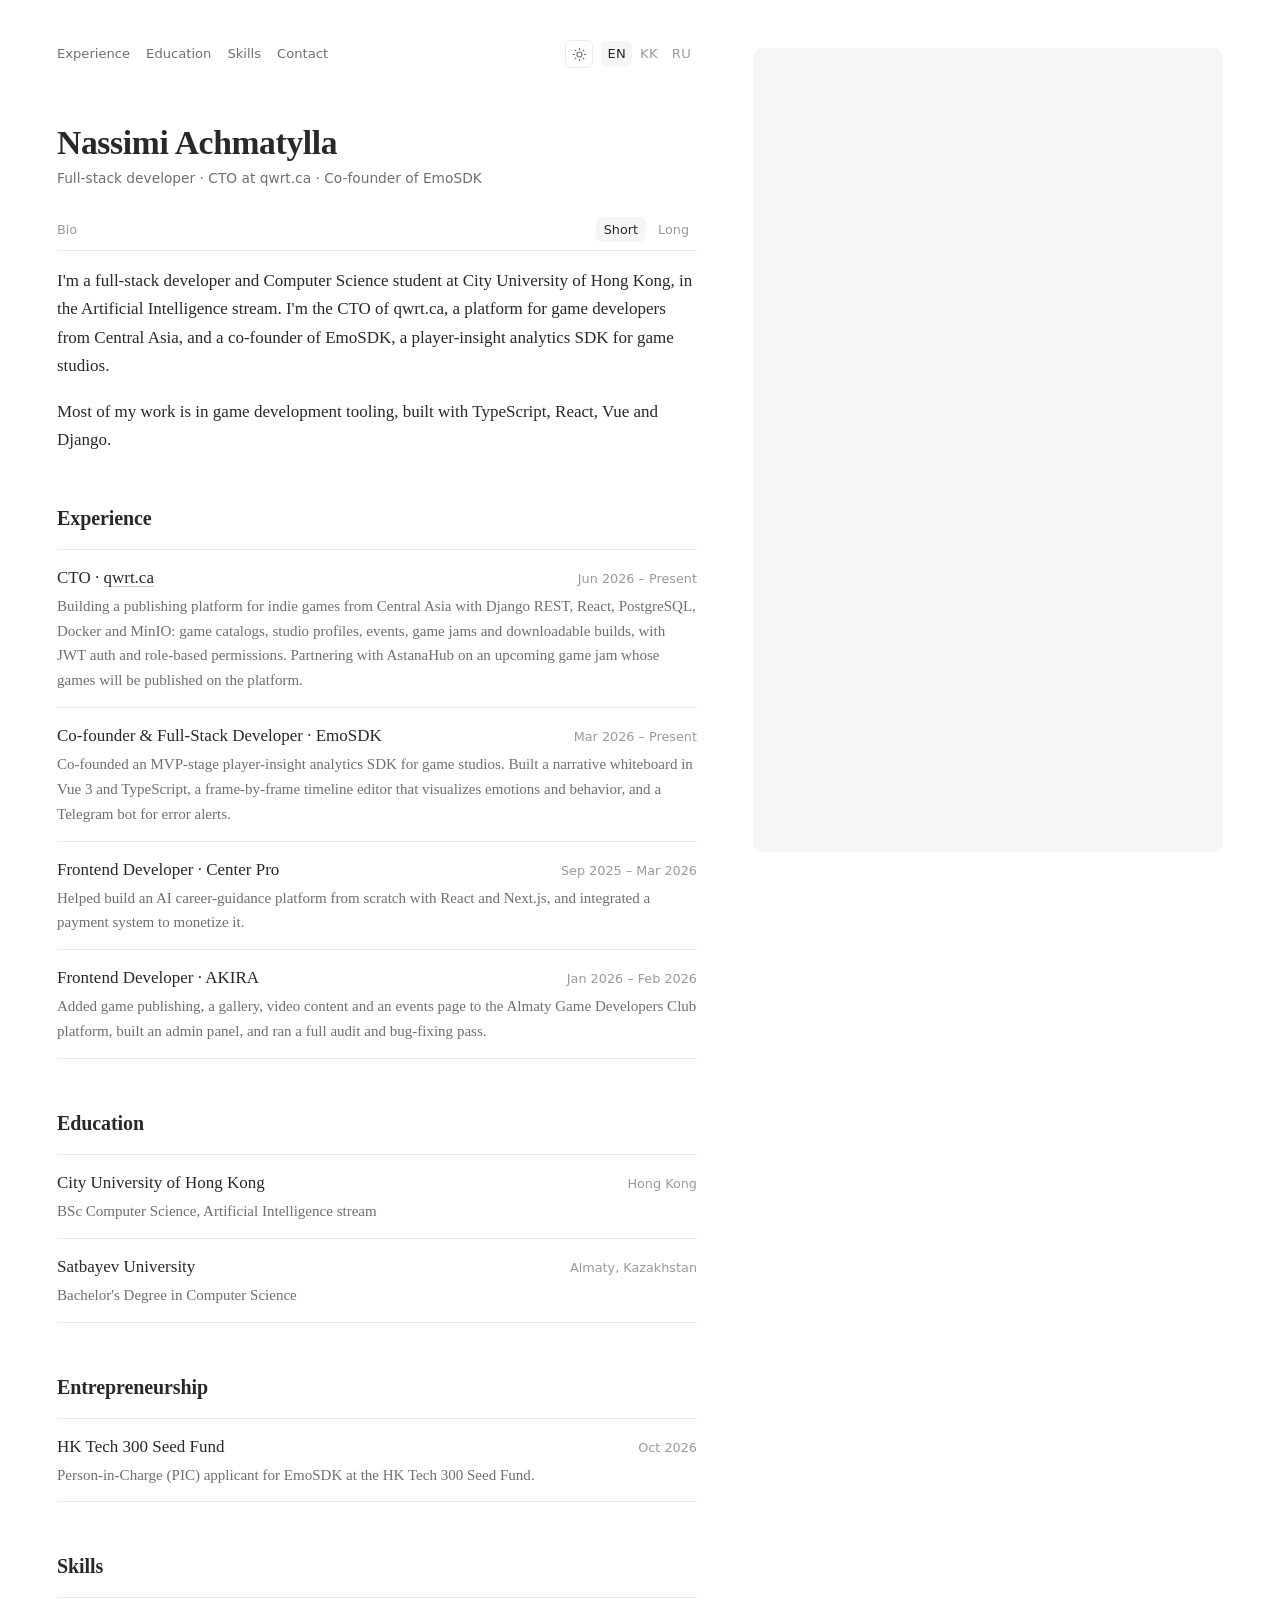
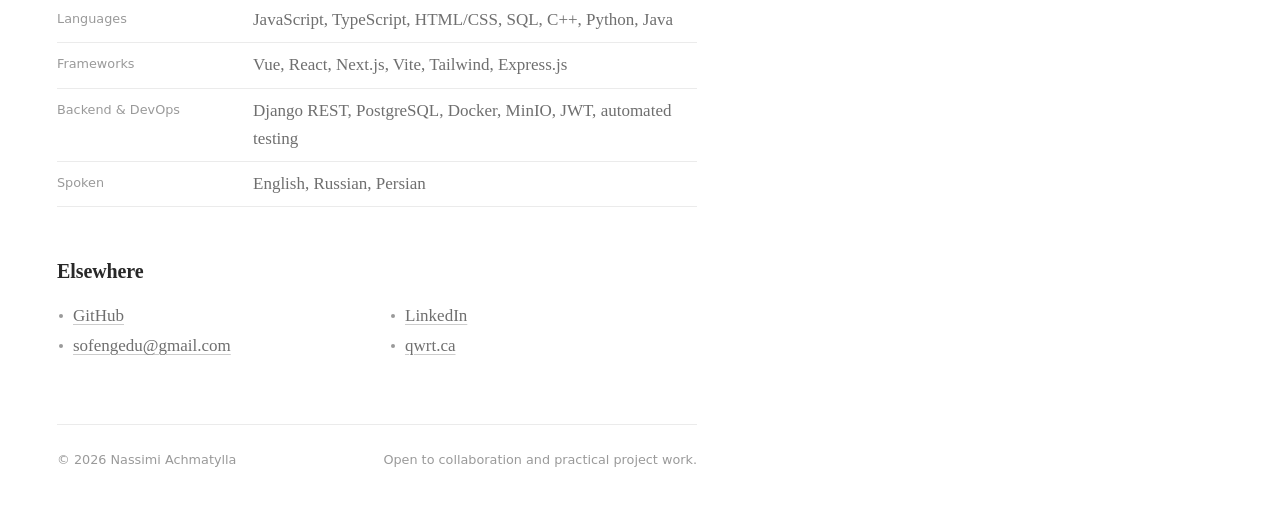
==== commit 68837574: "Replace language dropdown with an EN/KK/RU switch Swap the native select for three small buttons sty" ====
--- a/index.html
+++ b/index.html
@@ -46,14 +46,11 @@
                         <svg class="icon-sun" viewBox="0 0 24 24" fill="none" stroke="currentColor" stroke-width="1.8" stroke-linecap="round" aria-hidden="true"><circle cx="12" cy="12" r="4"/><path d="M12 2v2M12 20v2M4.9 4.9l1.4 1.4M17.7 17.7l1.4 1.4M2 12h2M20 12h2M4.9 19.1l1.4-1.4M17.7 6.3l1.4-1.4"/></svg>
                         <svg class="icon-moon" viewBox="0 0 24 24" fill="none" stroke="currentColor" stroke-width="1.8" stroke-linecap="round" stroke-linejoin="round" aria-hidden="true"><path d="M20 14.5A8 8 0 0 1 9.5 4a8 8 0 1 0 10.5 10.5z"/></svg>
                     </button>
-                    <label class="language-control">
-                        <span class="visually-hidden" data-i18n="languageLabel">Language</span>
-                        <select id="language">
-                            <option value="English" selected>English</option>
-                            <option value="Kazakh">Қазақша</option>
-                            <option value="Russian">Русский</option>
-                        </select>
-                    </label>
+                    <div class="language-switch" role="group" aria-label="Language" data-i18n-label="languageLabel">
+                        <button type="button" data-lang="English" lang="en" aria-label="English" aria-pressed="true">EN</button>
+                        <button type="button" data-lang="Kazakh" lang="kk" aria-label="Қазақша" aria-pressed="false">KK</button>
+                        <button type="button" data-lang="Russian" lang="ru" aria-label="Русский" aria-pressed="false">RU</button>
+                    </div>
                 </div>
             </header>
 
--- a/style.css
+++ b/style.css
@@ -252,13 +252,29 @@
     display: block;
 }
 
-.language-control select {
-    padding: 2px 4px;
-    border: 1px solid var(--line);
+.language-switch {
+    display: flex;
+    gap: 2px;
+}
+
+.language-switch button {
+    padding: 2px 6px;
+    border: 0;
     border-radius: 6px;
-    color: var(--muted);
+    color: var(--subtle);
     background: transparent;
     font: inherit;
+    letter-spacing: 0.02em;
+    cursor: pointer;
+}
+
+.language-switch button:hover {
+    color: var(--text);
+}
+
+.language-switch button[aria-pressed="true"] {
+    color: var(--text);
+    background: var(--surface);
 }
 
 /* Content */
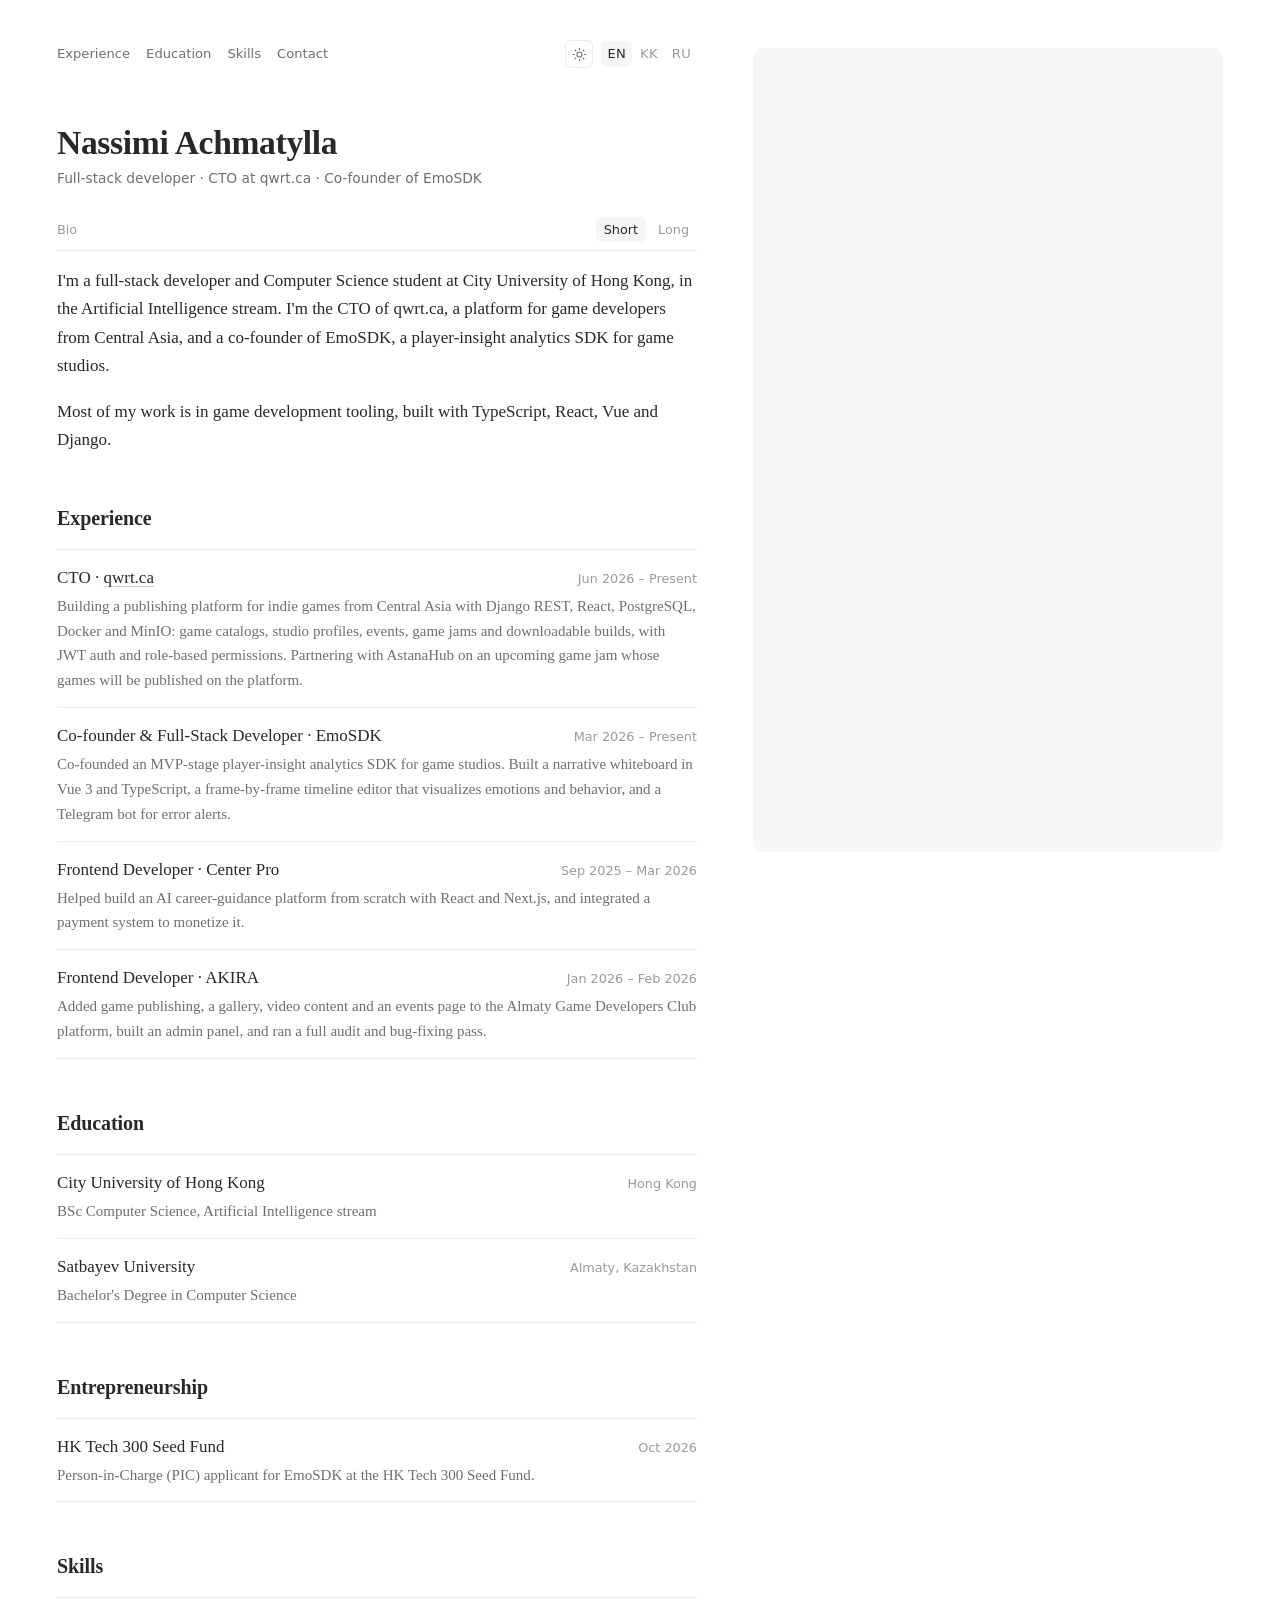
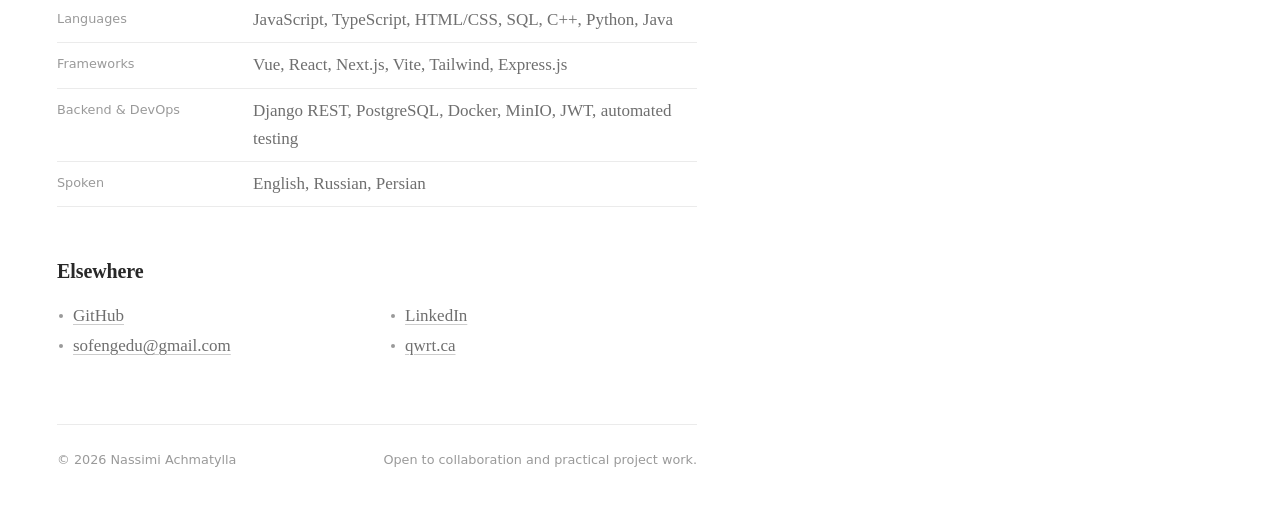
==== commit 5cd6a6a2: "Keep subtitle phrases together when wrapping Render the "·"-separated subtitle as phrases that never" ====
--- a/index.html
+++ b/index.html
@@ -65,7 +65,7 @@
                 </figure>
 
                 <h1 class="site-title" data-i18n="siteName">Nassimi Achmatylla</h1>
-                <p class="site-subtitle" data-i18n="subtitle">Full-stack developer · CTO at qwrt.ca · Co-founder of EmoSDK</p>
+                <p class="site-subtitle" data-i18n="subtitle" data-i18n-phrases>Full-stack developer · CTO at qwrt.ca · Co-founder of EmoSDK</p>
 
                 <section class="bio" aria-labelledby="bio-heading">
                     <div class="bio-toggle">
--- a/style.css
+++ b/style.css
@@ -347,6 +347,10 @@
     background: var(--surface);
 }
 
+.phrase {
+    white-space: nowrap;
+}
+
 .prose {
     display: grid;
     gap: 18px;
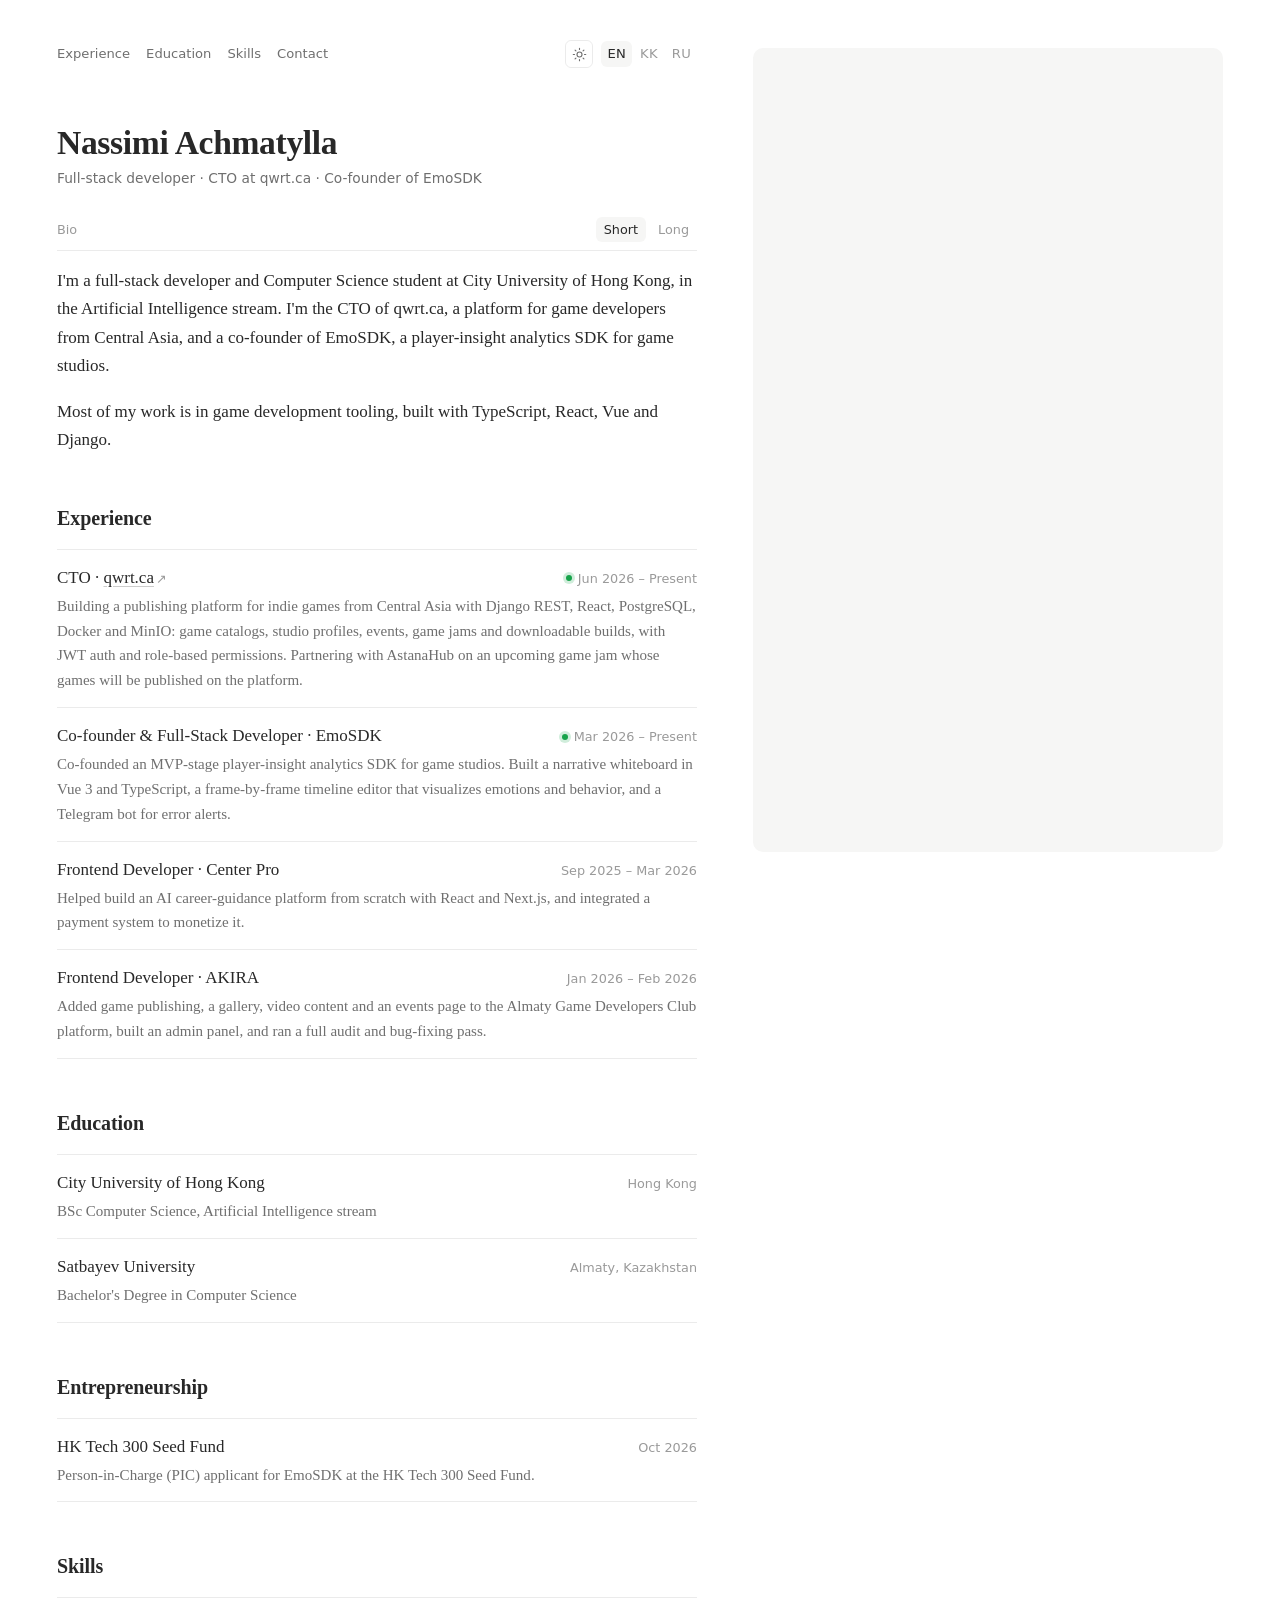
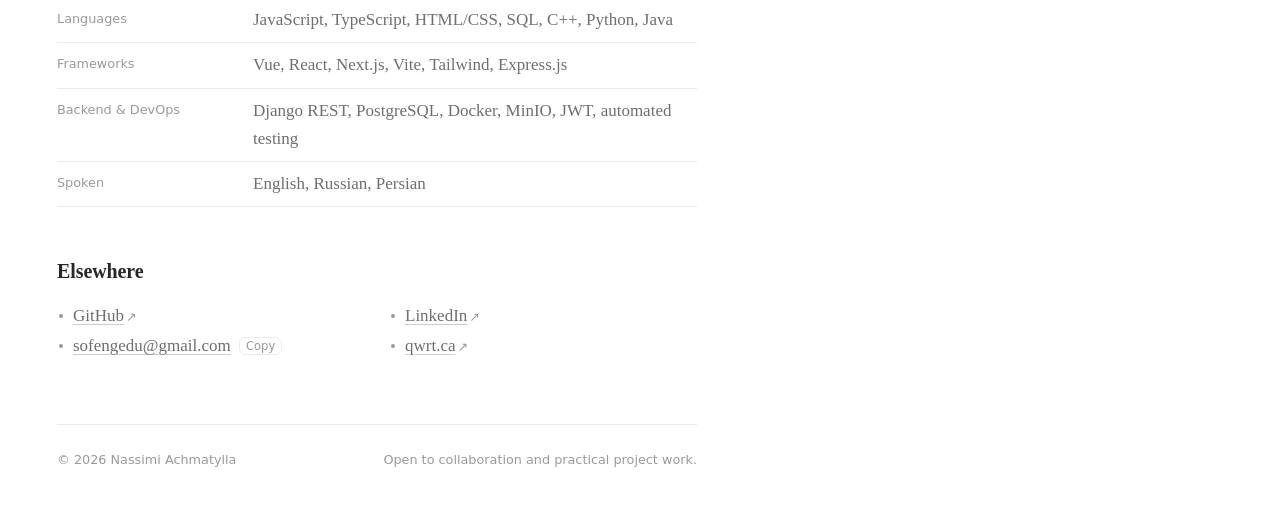
==== commit 1cda3f6f: "Add a copy button next to the email address Clicking the email opens a mail app that many visitors d" ====
--- a/index.html
+++ b/index.html
@@ -179,7 +179,7 @@
                     <ul class="columns-list">
                         <li><a href="https://github.com/Vinbe0" target="_blank" rel="noreferrer">GitHub</a></li>
                         <li><a href="https://www.linkedin.com/in/nassimi/" target="_blank" rel="noreferrer">LinkedIn</a></li>
-                        <li><a href="mailto:sofengedu@gmail.com">sofengedu@gmail.com</a></li>
+                        <li><a href="mailto:sofengedu@gmail.com">sofengedu@gmail.com</a> <button class="copy-button" type="button" data-copy="sofengedu@gmail.com" data-i18n="copyEmail" aria-live="polite">Copy</button></li>
                         <li><a href="https://qwrt.ca" target="_blank" rel="noreferrer">qwrt.ca</a></li>
                     </ul>
                 </section>
--- a/style.css
+++ b/style.css
@@ -6,6 +6,7 @@
     --line: rgba(0, 0, 0, 0.08);
     --link-line: rgba(0, 0, 0, 0.2);
     --surface: #f6f6f5;
+    --current: #16a34a;
     --max-width: 640px;
     --serif: "Iowan Old Style", "Palatino Linotype", Palatino, "Book Antiqua", Georgia, serif;
     --sans: ui-sans-serif, system-ui, -apple-system, BlinkMacSystemFont, "Segoe UI", sans-serif;
@@ -21,6 +22,7 @@
         --line: rgba(255, 255, 255, 0.1);
         --link-line: rgba(255, 255, 255, 0.25);
         --surface: #1a1a1a;
+    --current: #4ade80;
         color-scheme: dark;
     }
 }
@@ -33,6 +35,7 @@
     --line: rgba(255, 255, 255, 0.1);
     --link-line: rgba(255, 255, 255, 0.25);
     --surface: #1a1a1a;
+    --current: #4ade80;
     color-scheme: dark;
 }
 
@@ -97,6 +100,24 @@
     text-decoration-color: currentColor;
 }
 
+/* Small arrow after links that open another site */
+a[target="_blank"]::after {
+    content: "↗";
+    content: "↗" / "";
+    display: inline-block;
+    margin-left: 2px;
+    color: var(--subtle);
+    font-family: var(--sans);
+    font-size: 0.75em;
+    text-decoration: none;
+    transition: transform 150ms ease, color 150ms ease;
+}
+
+a[target="_blank"]:hover::after {
+    color: currentColor;
+    transform: translate(1px, -1px);
+}
+
 :focus-visible {
     outline: 2px solid var(--text);
     outline-offset: 2px;
@@ -186,6 +207,19 @@
     }
 }
 
+/* Tone the bright illustration down a little on dark backgrounds */
+@media (prefers-color-scheme: dark) {
+    :root:not([data-theme="light"]) .home-visual img,
+    :root:not([data-theme="light"]) .mobile-visual img {
+        filter: brightness(0.85) saturate(0.95);
+    }
+}
+
+:root[data-theme="dark"] .home-visual img,
+:root[data-theme="dark"] .mobile-visual img {
+    filter: brightness(0.85) saturate(0.95);
+}
+
 /* Header */
 
 .site-header {
@@ -210,8 +244,15 @@
     text-decoration: none;
 }
 
-.site-nav a:hover {
-    color: var(--text);
+.site-nav a:hover,
+.site-nav a[aria-current] {
+    color: var(--text);
+}
+
+.site-nav a[aria-current] {
+    text-decoration: underline;
+    text-decoration-color: var(--link-line);
+    text-underline-offset: 6px;
 }
 
 .header-controls {
@@ -426,6 +467,25 @@
     color: var(--muted);
 }
 
+.copy-button {
+    margin-left: 4px;
+    padding: 1px 6px;
+    border: 1px solid var(--line);
+    border-radius: 6px;
+    color: var(--subtle);
+    background: transparent;
+    font-family: var(--sans);
+    font-size: 0.72rem;
+    vertical-align: 0.1em;
+    cursor: pointer;
+    transition: color 150ms ease, border-color 150ms ease;
+}
+
+.copy-button:hover {
+    color: var(--text);
+    border-color: var(--subtle);
+}
+
 /* Entry list: title and meta on one line, description below */
 
 .entry-list li {
@@ -450,6 +510,19 @@
     font-family: var(--sans);
     font-size: 0.8rem;
     font-variant-numeric: tabular-nums;
+}
+
+/* Green dot before the dates of ongoing roles */
+.date-range.is-current::before {
+    content: "";
+    display: inline-block;
+    width: 6px;
+    height: 6px;
+    margin-right: 6px;
+    border-radius: 50%;
+    background: var(--current);
+    box-shadow: 0 0 0 3px color-mix(in srgb, var(--current) 20%, transparent);
+    vertical-align: 0.1em;
 }
 
 .entry-description {
